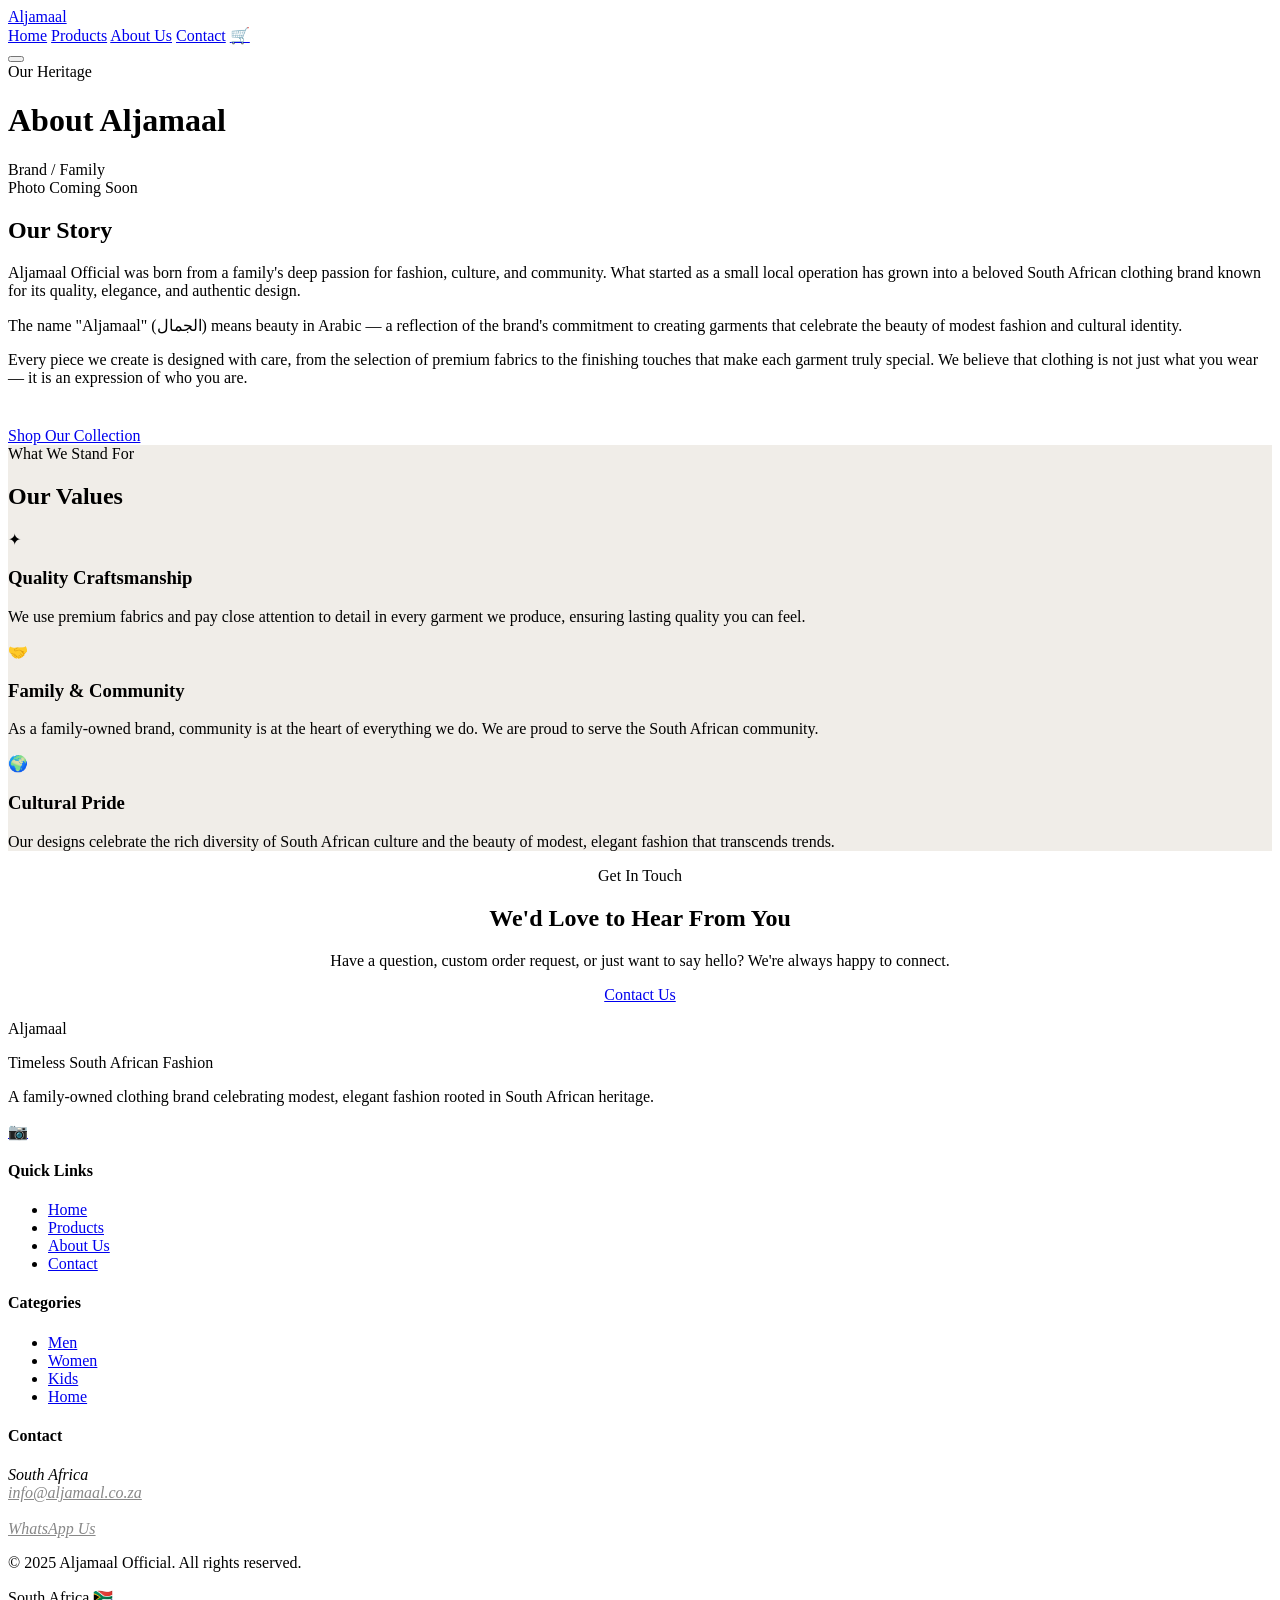
==== about.html @ 651dffe0 "Add real Aljamaal product catalog and update category filters - Replaced placeholder products with 1" ====
<!DOCTYPE html>
<html lang="en">

<head>
  <meta charset="UTF-8">
  <meta name="viewport" content="width=device-width, initial-scale=1.0">
  <title>About Us — Aljamaal Official</title>
  <meta name="description" content="Learn the story behind Aljamaal Official, a family-owned South African fashion brand.">
  <link rel="stylesheet" href="css/styles.css">
</head>

<body>

  <!-- Navigation -->
  <nav class="navbar">
    <div class="navbar-inner">
      <a href="index.html" class="navbar-logo">
        <div class="logo-text">Al<span>jamaal</span></div>
      </a>
      <div class="navbar-links">
        <a href="index.html">Home</a>
        <a href="products.html">Products</a>
        <a href="about.html">About Us</a>
        <a href="contact.html">Contact</a>
        <a href="cart.html" class="cart-link">
          🛒
          <span class="cart-badge" style="display:none;">0</span>
        </a>
      </div>
      <button class="hamburger" aria-label="Open menu">
        <span></span><span></span><span></span>
      </button>
    </div>
  </nav>

  <!-- Page Hero -->
  <div class="page-hero">
    <span class="label">Our Heritage</span>
    <h1>About Aljamaal</h1>
  </div>

  <!-- Our Story Section -->
  <section>
    <div class="container">
      <div class="about-story">

        <!-- Replace with a real photo when ready -->
        <div class="about-story-img">
          <div class="img-placeholder">
            <span>Brand / Family<br>Photo Coming Soon</span>
          </div>
        </div>

        <div class="about-story-text">
          <h2>Our Story</h2>
          <!-- PLACEHOLDER TEXT — Replace this with the real brand story from your client -->
          <p>
            Aljamaal Official was born from a family's deep passion for fashion, culture,
            and community. What started as a small local operation has grown into a beloved
            South African clothing brand known for its quality, elegance, and authentic design.
          </p>
          <p>
            The name "Aljamaal" (الجمال) means beauty in Arabic — a reflection of the brand's
            commitment to creating garments that celebrate the beauty of modest fashion and
            cultural identity.
          </p>
          <p>
            Every piece we create is designed with care, from the selection of premium fabrics
            to the finishing touches that make each garment truly special. We believe that
            clothing is not just what you wear — it is an expression of who you are.
          </p>
          <a href="products.html" class="btn btn-primary" style="display:inline-block; margin-top:24px;">
            Shop Our Collection
          </a>
        </div>

      </div>
    </div>
  </section>

  <!-- Our Values Section -->
  <section style="background-color: #F0EDE8;">
    <div class="container">
      <div class="section-header">
        <span class="label">What We Stand For</span>
        <h2>Our Values</h2>
      </div>
      <div class="values-grid">

        <div class="value-card">
          <div class="icon">✦</div>
          <h3>Quality Craftsmanship</h3>
          <p>
            We use premium fabrics and pay close attention to detail in every garment we produce,
            ensuring lasting quality you can feel.
          </p>
        </div>

        <div class="value-card">
          <div class="icon">🤝</div>
          <h3>Family & Community</h3>
          <p>
            As a family-owned brand, community is at the heart of everything we do.
            We are proud to serve the South African community.
          </p>
        </div>

        <div class="value-card">
          <div class="icon">🌍</div>
          <h3>Cultural Pride</h3>
          <p>
            Our designs celebrate the rich diversity of South African culture and the
            beauty of modest, elegant fashion that transcends trends.
          </p>
        </div>

      </div>
    </div>
  </section>

  <!-- Call To Action -->
  <section style="text-align:center;">
    <div class="container">
      <div class="section-header">
        <span class="label">Get In Touch</span>
        <h2>We'd Love to Hear From You</h2>
        <p>Have a question, custom order request, or just want to say hello? We're always happy to connect.</p>
      </div>
      <a href="contact.html" class="btn btn-primary">Contact Us</a>
    </div>
  </section>

  <!-- Footer -->
  <footer class="footer">
    <div class="container">
      <div class="footer-grid">
        <div class="footer-brand">
          <p class="brand-name">Al<span>jamaal</span></p>
          <p class="tagline">Timeless South African Fashion</p>
          <p>A family-owned clothing brand celebrating modest, elegant fashion rooted in South African heritage.</p>
          <div class="social-links">
            <a href="https://www.instagram.com/aljamaal_official/" target="_blank" rel="noopener" aria-label="Instagram">📷</a>
          </div>
        </div>
        <div class="footer-col">
          <h4>Quick Links</h4>
          <ul>
            <li><a href="index.html">Home</a></li>
            <li><a href="products.html">Products</a></li>
            <li><a href="about.html">About Us</a></li>
            <li><a href="contact.html">Contact</a></li>
          </ul>
        </div>
        <div class="footer-col">
          <h4>Categories</h4>
          <ul>
            <li><a href="products.html">Men</a></li>
            <li><a href="products.html">Women</a></li>
            <li><a href="products.html">Kids</a></li>
            <li><a href="products.html">Home</a></li>
          </ul>
        </div>
        <div class="footer-col">
          <h4>Contact</h4>
          <address>
            South Africa<br>
            <a href="mailto:info@aljamaal.co.za" style="color:#888;">info@aljamaal.co.za</a><br><br>
            <a href="https://wa.me/27000000000" style="color:#888;">WhatsApp Us</a>
          </address>
        </div>
      </div>
      <div class="footer-bottom">
        <p>&copy; 2025 Aljamaal Official. All rights reserved.</p>
        <p>South Africa 🇿🇦</p>
      </div>
    </div>
  </footer>

  <script src="js/products-data.js"></script>
  <script src="js/script.js"></script>

</body>
</html>
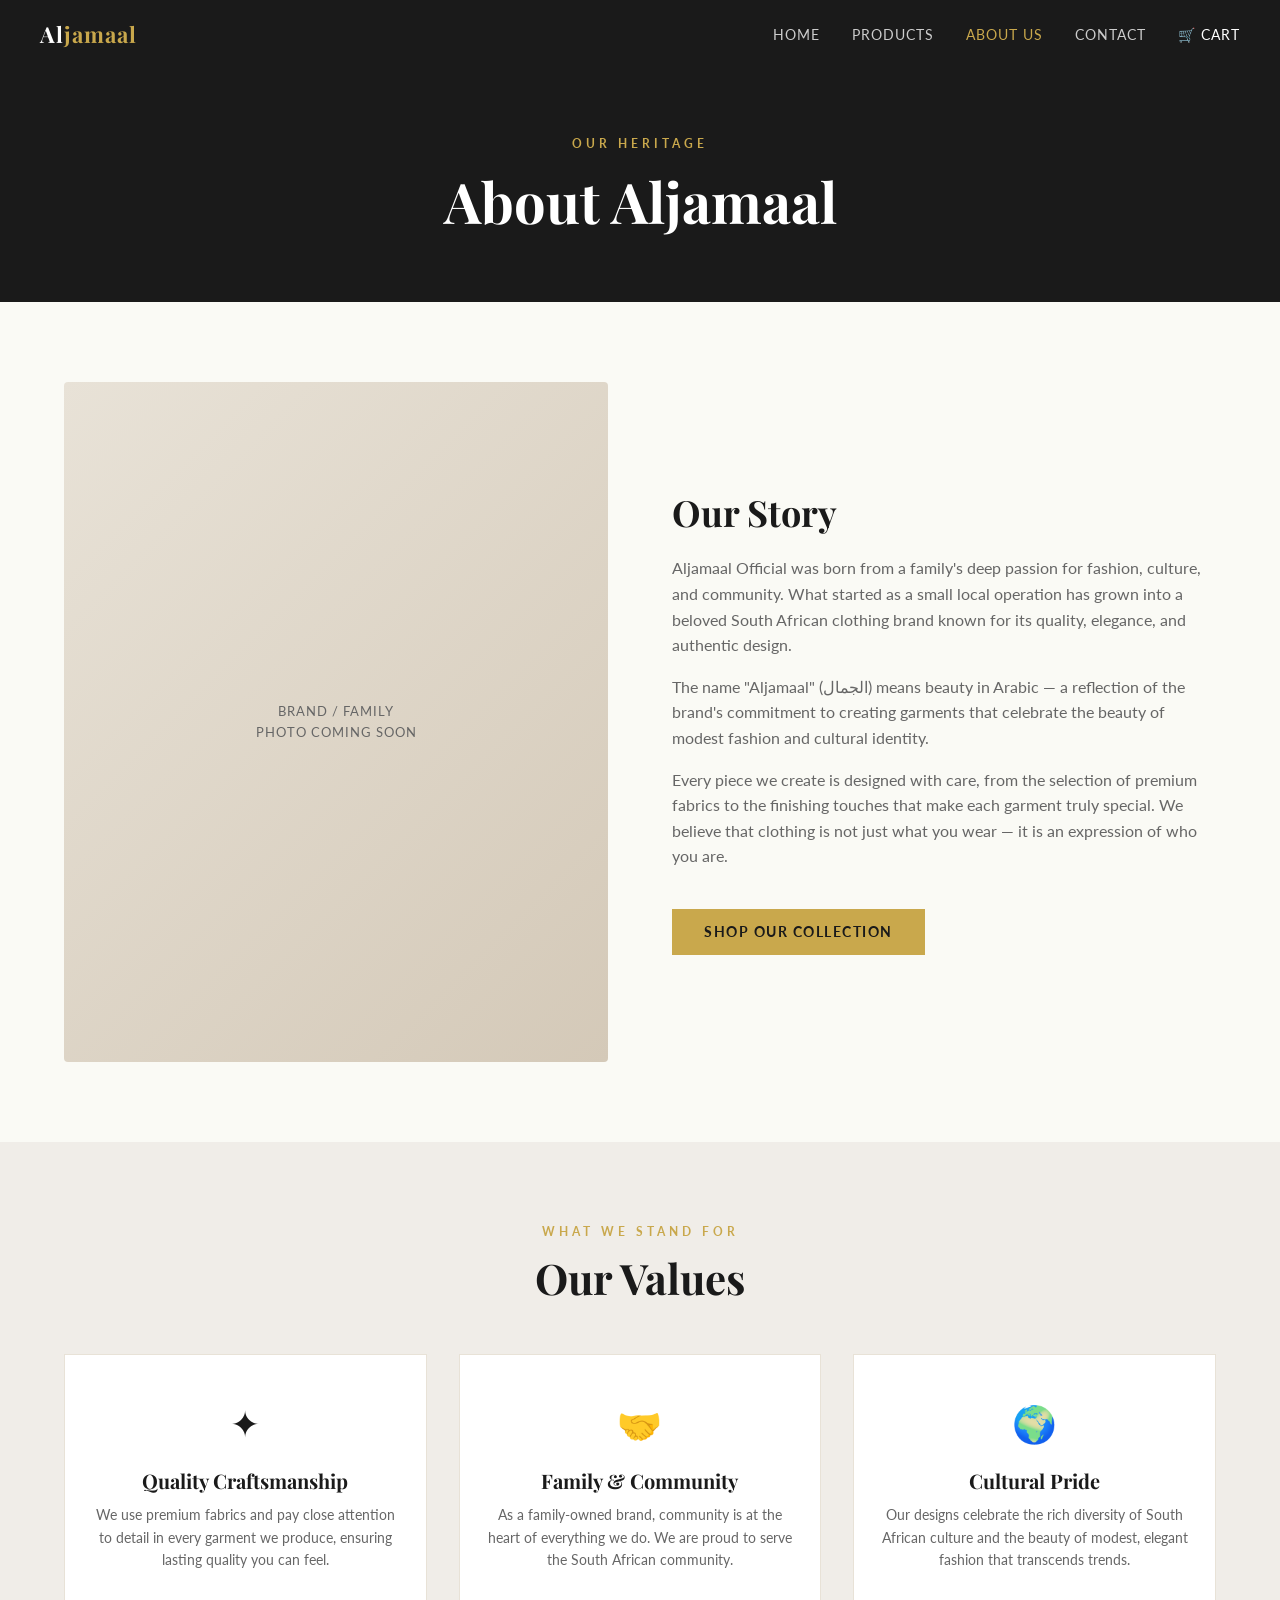
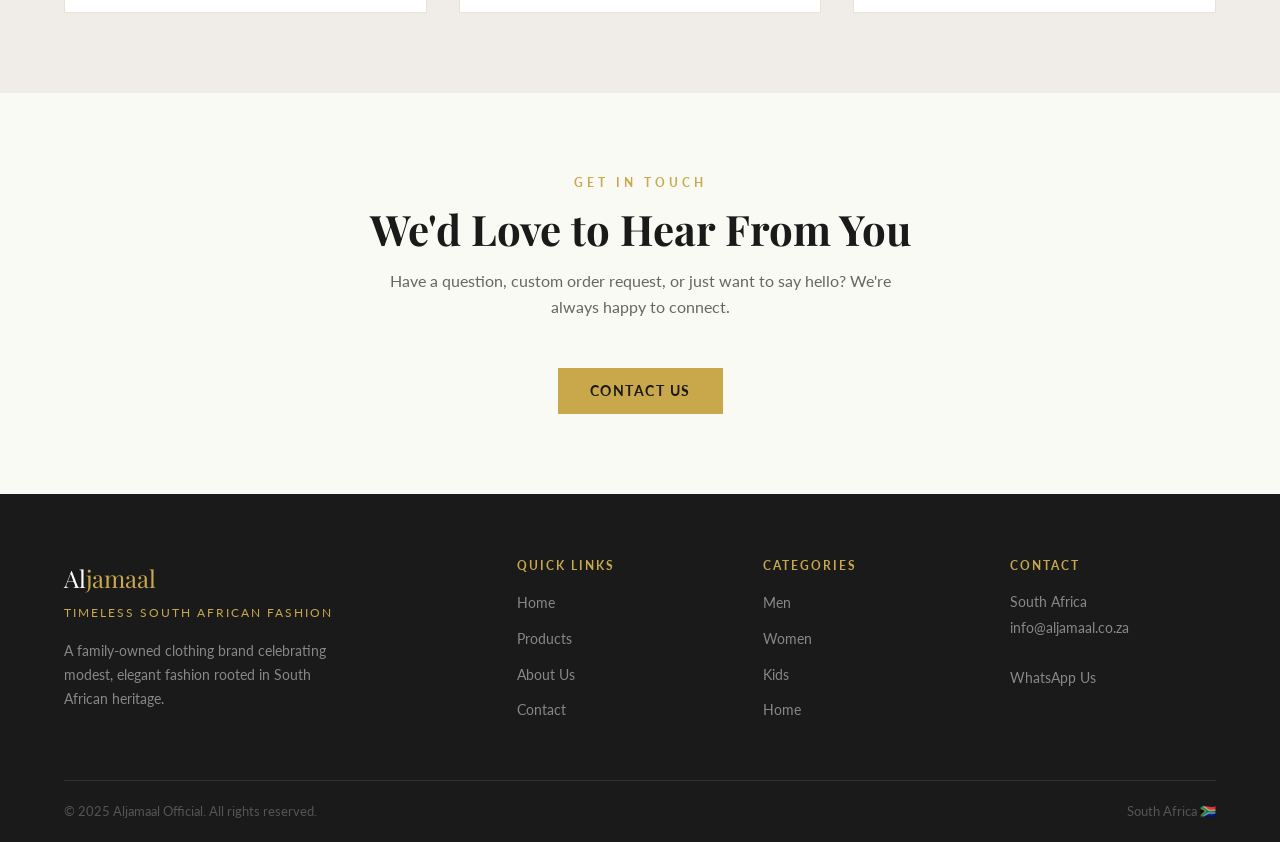
==== commit 0ef5b25d: "Add product images and image slider feature" ====
--- a/about.html
+++ b/about.html
@@ -23,7 +23,7 @@
         <a href="about.html">About Us</a>
         <a href="contact.html">Contact</a>
         <a href="cart.html" class="cart-link">
-          🛒
+          🛒 Cart
           <span class="cart-badge" style="display:none;">0</span>
         </a>
       </div>
@@ -138,9 +138,6 @@
           <p class="brand-name">Al<span>jamaal</span></p>
           <p class="tagline">Timeless South African Fashion</p>
           <p>A family-owned clothing brand celebrating modest, elegant fashion rooted in South African heritage.</p>
-          <div class="social-links">
-            <a href="https://www.instagram.com/aljamaal_official/" target="_blank" rel="noopener" aria-label="Instagram">📷</a>
-          </div>
         </div>
         <div class="footer-col">
           <h4>Quick Links</h4>
--- a/css/styles.css
+++ b/css/styles.css
@@ -0,0 +1,1298 @@
+/* ============================================================
+   ALJAMAAL OFFICIAL — Main Stylesheet
+   Elegant & Minimal Design
+   Colors: Cream (#FAFAF5), Gold (#C9A84C), Dark (#1A1A1A)
+   Fonts: Playfair Display (headings), Lato (body)
+   ============================================================ */
+
+@import url('https://fonts.googleapis.com/css2?family=Playfair+Display:wght@400;600;700&family=Lato:wght@300;400;700&display=swap');
+
+/* ---- Reset & Base ---- */
+*, *::before, *::after {
+  box-sizing: border-box;
+  margin: 0;
+  padding: 0;
+}
+
+:root {
+  --cream:  #FAFAF5;
+  --dark:   #1A1A1A;
+  --gold:   #C9A84C;
+  --gold-light: #E8D48A;
+  --border: #E8E2D7;
+  --grey:   #666666;
+  --white:  #FFFFFF;
+  --red:    #C0392B;
+}
+
+html {
+  scroll-behavior: smooth;
+}
+
+body {
+  font-family: 'Lato', sans-serif;
+  background-color: var(--cream);
+  color: var(--dark);
+  font-size: 16px;
+  line-height: 1.6;
+}
+
+h1, h2, h3, h4, h5 {
+  font-family: 'Playfair Display', serif;
+  line-height: 1.3;
+}
+
+a {
+  text-decoration: none;
+  color: inherit;
+}
+
+img {
+  max-width: 100%;
+  display: block;
+}
+
+ul { list-style: none; }
+
+.container {
+  max-width: 1200px;
+  margin: 0 auto;
+  padding: 0 24px;
+}
+
+/* ---- Buttons ---- */
+.btn {
+  display: inline-block;
+  padding: 12px 32px;
+  border: none;
+  cursor: pointer;
+  font-family: 'Lato', sans-serif;
+  font-size: 14px;
+  font-weight: 700;
+  letter-spacing: 1.5px;
+  text-transform: uppercase;
+  transition: all 0.3s ease;
+}
+
+.btn-primary {
+  background-color: var(--gold);
+  color: var(--dark);
+}
+.btn-primary:hover {
+  background-color: var(--dark);
+  color: var(--white);
+}
+
+.btn-outline {
+  background-color: transparent;
+  border: 2px solid var(--white);
+  color: var(--white);
+}
+.btn-outline:hover {
+  background-color: var(--white);
+  color: var(--dark);
+}
+
+.btn-dark {
+  background-color: var(--dark);
+  color: var(--white);
+}
+.btn-dark:hover {
+  background-color: var(--gold);
+  color: var(--dark);
+}
+
+.btn-sm {
+  padding: 8px 20px;
+  font-size: 12px;
+}
+
+/* ============================================================
+   NAVIGATION
+   ============================================================ */
+.navbar {
+  position: sticky;
+  top: 0;
+  z-index: 1000;
+  background-color: var(--dark);
+  padding: 0 24px;
+}
+
+.navbar-inner {
+  max-width: 1200px;
+  margin: 0 auto;
+  display: flex;
+  align-items: center;
+  justify-content: space-between;
+  height: 70px;
+}
+
+/* Logo */
+.navbar-logo {
+  display: flex;
+  align-items: center;
+  gap: 10px;
+  color: var(--white);
+  font-family: 'Playfair Display', serif;
+  font-size: 22px;
+  font-weight: 700;
+  letter-spacing: 1px;
+}
+.navbar-logo img {
+  height: 40px;
+  width: auto;
+  border-radius: 4px;
+}
+.navbar-logo .logo-text span {
+  color: var(--gold);
+}
+
+/* Nav Links */
+.navbar-links {
+  display: flex;
+  align-items: center;
+  gap: 32px;
+}
+.navbar-links a {
+  color: #CCCCCC;
+  font-size: 14px;
+  font-weight: 400;
+  letter-spacing: 1px;
+  text-transform: uppercase;
+  transition: color 0.2s;
+}
+.navbar-links a:hover,
+.navbar-links a.active {
+  color: var(--gold);
+}
+
+/* Cart icon */
+.cart-link {
+  position: relative;
+  color: var(--white) !important;
+}
+.cart-badge {
+  position: absolute;
+  top: -8px;
+  right: -10px;
+  background-color: var(--gold);
+  color: var(--dark);
+  font-size: 11px;
+  font-weight: 700;
+  width: 18px;
+  height: 18px;
+  border-radius: 50%;
+  display: flex;
+  align-items: center;
+  justify-content: center;
+  line-height: 1;
+}
+
+/* Hamburger (mobile) */
+.hamburger {
+  display: none;
+  flex-direction: column;
+  gap: 5px;
+  cursor: pointer;
+  background: none;
+  border: none;
+  padding: 4px;
+}
+.hamburger span {
+  display: block;
+  width: 25px;
+  height: 2px;
+  background-color: var(--white);
+  transition: all 0.3s ease;
+}
+.hamburger.open span:nth-child(1) { transform: translateY(7px) rotate(45deg); }
+.hamburger.open span:nth-child(2) { opacity: 0; }
+.hamburger.open span:nth-child(3) { transform: translateY(-7px) rotate(-45deg); }
+
+/* ============================================================
+   HERO SECTION
+   ============================================================ */
+.hero {
+  background: linear-gradient(135deg, #1A1A1A 0%, #2C2C2C 50%, #1A1A1A 100%);
+  color: var(--white);
+  min-height: 85vh;
+  display: flex;
+  align-items: center;
+  position: relative;
+  overflow: hidden;
+}
+
+.hero-content {
+  position: relative;
+  z-index: 1;
+  max-width: 650px;
+}
+
+.hero-subtitle {
+  font-size: 13px;
+  letter-spacing: 4px;
+  text-transform: uppercase;
+  color: var(--gold);
+  margin-bottom: 16px;
+  font-weight: 700;
+}
+
+.hero h1 {
+  font-size: clamp(42px, 6vw, 72px);
+  font-weight: 700;
+  margin-bottom: 20px;
+  line-height: 1.1;
+}
+
+.hero h1 span {
+  color: var(--gold);
+}
+
+.hero-desc {
+  font-size: 18px;
+  color: #BBBBBB;
+  margin-bottom: 40px;
+  max-width: 480px;
+  font-weight: 300;
+}
+
+.hero-buttons {
+  display: flex;
+  gap: 16px;
+  flex-wrap: wrap;
+}
+
+/* ============================================================
+   SECTION HEADERS
+   ============================================================ */
+.section-header {
+  text-align: center;
+  margin-bottom: 48px;
+}
+.section-header .label {
+  display: block;
+  font-size: 12px;
+  letter-spacing: 4px;
+  text-transform: uppercase;
+  color: var(--gold);
+  font-weight: 700;
+  margin-bottom: 10px;
+}
+.section-header h2 {
+  font-size: clamp(28px, 4vw, 42px);
+  color: var(--dark);
+}
+.section-header p {
+  color: var(--grey);
+  margin-top: 12px;
+  font-size: 16px;
+  max-width: 520px;
+  margin-left: auto;
+  margin-right: auto;
+}
+
+section {
+  padding: 80px 0;
+}
+
+/* ============================================================
+   PRODUCT CARDS
+   ============================================================ */
+.products-grid {
+  display: grid;
+  grid-template-columns: repeat(4, 1fr);
+  gap: 24px;
+}
+
+.product-card {
+  background: var(--white);
+  border: 1px solid var(--border);
+  border-radius: 4px;
+  overflow: hidden;
+  transition: transform 0.3s ease, box-shadow 0.3s ease;
+}
+.product-card:hover {
+  transform: translateY(-4px);
+  box-shadow: 0 12px 32px rgba(0,0,0,0.1);
+}
+
+.product-card-img {
+  position: relative;
+  overflow: hidden;
+  aspect-ratio: 3/4;
+  background-color: #F0EDE8;
+  display: flex;
+  align-items: center;
+  justify-content: center;
+}
+.product-card-img img {
+  width: 100%;
+  height: 100%;
+  object-fit: cover;
+  transition: transform 0.4s ease;
+}
+.product-card:hover .product-card-img img {
+  transform: scale(1.04);
+}
+
+.product-card-badge {
+  position: absolute;
+  top: 12px;
+  left: 12px;
+  background: var(--gold);
+  color: var(--dark);
+  font-size: 11px;
+  font-weight: 700;
+  letter-spacing: 1px;
+  text-transform: uppercase;
+  padding: 4px 10px;
+}
+
+.product-card-info {
+  padding: 16px;
+}
+.product-card-info h3 {
+  font-family: 'Playfair Display', serif;
+  font-size: 16px;
+  margin-bottom: 4px;
+}
+.product-card-info .category {
+  font-size: 12px;
+  color: var(--grey);
+  text-transform: uppercase;
+  letter-spacing: 1px;
+  margin-bottom: 10px;
+}
+.product-card-info .price {
+  font-size: 18px;
+  font-weight: 700;
+  color: var(--dark);
+  margin-bottom: 14px;
+}
+
+.add-to-cart-btn {
+  width: 100%;
+  padding: 10px;
+  background-color: var(--dark);
+  color: var(--white);
+  border: none;
+  cursor: pointer;
+  font-family: 'Lato', sans-serif;
+  font-size: 12px;
+  font-weight: 700;
+  letter-spacing: 1.5px;
+  text-transform: uppercase;
+  transition: background-color 0.3s;
+}
+.add-to-cart-btn:hover {
+  background-color: var(--gold);
+  color: var(--dark);
+}
+
+/* ============================================================
+   ABOUT TEASER (Home page)
+   ============================================================ */
+.about-teaser {
+  background-color: var(--dark);
+  color: var(--white);
+}
+.about-teaser-inner {
+  display: grid;
+  grid-template-columns: 1fr 1fr;
+  gap: 64px;
+  align-items: center;
+}
+.about-teaser-img {
+  aspect-ratio: 1;
+  background-color: #2C2C2C;
+  border-radius: 4px;
+  overflow: hidden;
+  display: flex;
+  align-items: center;
+  justify-content: center;
+}
+.about-teaser-img img {
+  width: 100%;
+  height: 100%;
+  object-fit: cover;
+  opacity: 0.85;
+}
+.about-teaser-text .label {
+  display: block;
+  font-size: 12px;
+  letter-spacing: 4px;
+  text-transform: uppercase;
+  color: var(--gold);
+  font-weight: 700;
+  margin-bottom: 14px;
+}
+.about-teaser-text h2 {
+  font-size: clamp(28px, 3vw, 40px);
+  margin-bottom: 20px;
+}
+.about-teaser-text p {
+  color: #AAAAAA;
+  margin-bottom: 16px;
+  font-weight: 300;
+  font-size: 16px;
+}
+
+/* ============================================================
+   INSTAGRAM SECTION
+   ============================================================ */
+.instagram-section {
+  background-color: var(--cream);
+  text-align: center;
+}
+.instagram-section .ig-handle {
+  font-size: 20px;
+  color: var(--gold);
+  font-family: 'Playfair Display', serif;
+  margin-bottom: 28px;
+}
+
+/* ============================================================
+   CATEGORY FILTER (Products page)
+   ============================================================ */
+.filter-bar {
+  display: flex;
+  justify-content: center;
+  gap: 12px;
+  margin-bottom: 40px;
+  flex-wrap: wrap;
+}
+.filter-btn {
+  padding: 8px 24px;
+  border: 1px solid var(--border);
+  background: var(--white);
+  color: var(--grey);
+  cursor: pointer;
+  font-family: 'Lato', sans-serif;
+  font-size: 13px;
+  font-weight: 700;
+  letter-spacing: 1px;
+  text-transform: uppercase;
+  transition: all 0.2s;
+}
+.filter-btn:hover,
+.filter-btn.active {
+  background-color: var(--dark);
+  color: var(--white);
+  border-color: var(--dark);
+}
+
+/* ============================================================
+   PAGE HERO (inner pages)
+   ============================================================ */
+.page-hero {
+  background-color: var(--dark);
+  color: var(--white);
+  padding: 64px 24px;
+  text-align: center;
+}
+.page-hero .label {
+  display: block;
+  font-size: 12px;
+  letter-spacing: 4px;
+  text-transform: uppercase;
+  color: var(--gold);
+  font-weight: 700;
+  margin-bottom: 12px;
+}
+.page-hero h1 {
+  font-size: clamp(32px, 5vw, 56px);
+}
+
+/* ============================================================
+   ABOUT PAGE
+   ============================================================ */
+.about-story {
+  display: grid;
+  grid-template-columns: 1fr 1fr;
+  gap: 64px;
+  align-items: center;
+}
+.about-story-img {
+  aspect-ratio: 4/5;
+  background-color: #E8E2D7;
+  border-radius: 4px;
+  overflow: hidden;
+  display: flex;
+  align-items: center;
+  justify-content: center;
+}
+.about-story-img img {
+  width: 100%;
+  height: 100%;
+  object-fit: cover;
+}
+.about-story-text h2 {
+  font-size: clamp(26px, 3vw, 36px);
+  margin-bottom: 20px;
+}
+.about-story-text p {
+  color: var(--grey);
+  margin-bottom: 16px;
+}
+
+.values-grid {
+  display: grid;
+  grid-template-columns: repeat(3, 1fr);
+  gap: 32px;
+  margin-top: 40px;
+}
+.value-card {
+  text-align: center;
+  padding: 40px 24px;
+  border: 1px solid var(--border);
+  background: var(--white);
+}
+.value-card .icon {
+  font-size: 36px;
+  margin-bottom: 16px;
+}
+.value-card h3 {
+  font-size: 20px;
+  margin-bottom: 10px;
+}
+.value-card p {
+  color: var(--grey);
+  font-size: 14px;
+}
+
+/* ============================================================
+   CONTACT PAGE
+   ============================================================ */
+.contact-grid {
+  display: grid;
+  grid-template-columns: 1fr 1fr;
+  gap: 64px;
+}
+.contact-info h3 {
+  font-size: 22px;
+  margin-bottom: 16px;
+}
+.contact-info p {
+  color: var(--grey);
+  margin-bottom: 24px;
+}
+.contact-item {
+  display: flex;
+  align-items: flex-start;
+  gap: 14px;
+  margin-bottom: 20px;
+}
+.contact-item .contact-icon {
+  font-size: 20px;
+  min-width: 28px;
+  margin-top: 2px;
+}
+.contact-item p {
+  margin: 0;
+  font-size: 15px;
+}
+
+.whatsapp-btn {
+  display: inline-flex;
+  align-items: center;
+  gap: 10px;
+  background-color: #25D366;
+  color: var(--white);
+  padding: 14px 28px;
+  border-radius: 4px;
+  font-weight: 700;
+  font-size: 15px;
+  transition: background-color 0.2s;
+  margin-top: 8px;
+}
+.whatsapp-btn:hover {
+  background-color: #1EBE57;
+}
+
+/* Contact Form */
+.contact-form h3 {
+  font-size: 22px;
+  margin-bottom: 24px;
+}
+.form-group {
+  margin-bottom: 20px;
+}
+.form-group label {
+  display: block;
+  font-size: 13px;
+  font-weight: 700;
+  letter-spacing: 1px;
+  text-transform: uppercase;
+  color: var(--dark);
+  margin-bottom: 8px;
+}
+.form-group input,
+.form-group textarea,
+.form-group select {
+  width: 100%;
+  padding: 12px 16px;
+  border: 1px solid var(--border);
+  background-color: var(--white);
+  font-family: 'Lato', sans-serif;
+  font-size: 15px;
+  color: var(--dark);
+  transition: border-color 0.2s;
+  outline: none;
+  border-radius: 2px;
+}
+.form-group input:focus,
+.form-group textarea:focus,
+.form-group select:focus {
+  border-color: var(--gold);
+}
+.form-group textarea {
+  resize: vertical;
+  min-height: 120px;
+}
+
+/* ============================================================
+   CART PAGE
+   ============================================================ */
+.cart-layout {
+  display: grid;
+  grid-template-columns: 1fr 320px;
+  gap: 40px;
+  align-items: start;
+}
+
+.cart-table {
+  width: 100%;
+  border-collapse: collapse;
+}
+.cart-table th {
+  text-align: left;
+  padding: 12px 16px;
+  font-size: 12px;
+  letter-spacing: 1.5px;
+  text-transform: uppercase;
+  color: var(--grey);
+  border-bottom: 1px solid var(--border);
+}
+.cart-table td {
+  padding: 20px 16px;
+  border-bottom: 1px solid var(--border);
+  vertical-align: middle;
+}
+
+.cart-item-info {
+  display: flex;
+  align-items: center;
+  gap: 16px;
+}
+.cart-item-img {
+  width: 70px;
+  height: 85px;
+  object-fit: cover;
+  background-color: #F0EDE8;
+  border-radius: 2px;
+  flex-shrink: 0;
+}
+.cart-item-name {
+  font-family: 'Playfair Display', serif;
+  font-size: 15px;
+}
+.cart-item-cat {
+  font-size: 12px;
+  color: var(--grey);
+  text-transform: uppercase;
+  letter-spacing: 1px;
+}
+
+.qty-control {
+  display: flex;
+  align-items: center;
+  border: 1px solid var(--border);
+  width: fit-content;
+}
+.qty-control button {
+  width: 32px;
+  height: 32px;
+  background: none;
+  border: none;
+  cursor: pointer;
+  font-size: 16px;
+  color: var(--dark);
+  transition: background-color 0.2s;
+}
+.qty-control button:hover { background-color: #F0EDE8; }
+.qty-control span {
+  width: 40px;
+  text-align: center;
+  font-size: 15px;
+  font-weight: 700;
+}
+
+.remove-btn {
+  background: none;
+  border: none;
+  cursor: pointer;
+  color: var(--grey);
+  font-size: 18px;
+  transition: color 0.2s;
+}
+.remove-btn:hover { color: var(--red); }
+
+/* Cart Summary box */
+.cart-summary {
+  background: var(--white);
+  border: 1px solid var(--border);
+  padding: 28px;
+}
+.cart-summary h3 {
+  font-size: 20px;
+  margin-bottom: 20px;
+  padding-bottom: 16px;
+  border-bottom: 1px solid var(--border);
+}
+.summary-row {
+  display: flex;
+  justify-content: space-between;
+  margin-bottom: 12px;
+  font-size: 15px;
+}
+.summary-row.total {
+  font-weight: 700;
+  font-size: 18px;
+  padding-top: 16px;
+  border-top: 1px solid var(--border);
+  margin-top: 16px;
+}
+.cart-summary .btn {
+  width: 100%;
+  text-align: center;
+  margin-top: 20px;
+  display: block;
+}
+
+.empty-cart {
+  text-align: center;
+  padding: 80px 0;
+  grid-column: 1 / -1;
+}
+.empty-cart h2 {
+  font-size: 28px;
+  margin-bottom: 12px;
+}
+.empty-cart p {
+  color: var(--grey);
+  margin-bottom: 28px;
+}
+
+/* ============================================================
+   CHECKOUT PAGE
+   ============================================================ */
+.checkout-layout {
+  display: grid;
+  grid-template-columns: 1fr 380px;
+  gap: 48px;
+  align-items: start;
+}
+.checkout-form-section h2 {
+  font-size: 26px;
+  margin-bottom: 28px;
+  padding-bottom: 16px;
+  border-bottom: 1px solid var(--border);
+}
+.form-row {
+  display: grid;
+  grid-template-columns: 1fr 1fr;
+  gap: 16px;
+}
+
+.order-summary-box {
+  background: var(--white);
+  border: 1px solid var(--border);
+  padding: 28px;
+  position: sticky;
+  top: 90px;
+}
+.order-summary-box h3 {
+  font-size: 20px;
+  margin-bottom: 20px;
+  padding-bottom: 16px;
+  border-bottom: 1px solid var(--border);
+}
+.order-item {
+  display: flex;
+  justify-content: space-between;
+  gap: 12px;
+  margin-bottom: 12px;
+  font-size: 14px;
+}
+.order-item-name {
+  flex: 1;
+  color: var(--grey);
+}
+
+.payfast-section {
+  margin-top: 24px;
+  padding-top: 24px;
+  border-top: 1px solid var(--border);
+  text-align: center;
+}
+.payfast-section p {
+  font-size: 12px;
+  color: var(--grey);
+  margin-bottom: 16px;
+}
+.payfast-logos {
+  display: flex;
+  justify-content: center;
+  gap: 8px;
+  flex-wrap: wrap;
+  margin-bottom: 12px;
+  font-size: 11px;
+  color: var(--grey);
+  letter-spacing: 1px;
+}
+
+/* ============================================================
+   FOOTER
+   ============================================================ */
+.footer {
+  background-color: var(--dark);
+  color: var(--white);
+  padding: 64px 0 0;
+}
+
+.footer-grid {
+  display: grid;
+  grid-template-columns: 2fr 1fr 1fr 1fr;
+  gap: 40px;
+  padding-bottom: 48px;
+  border-bottom: 1px solid #333333;
+}
+
+.footer-brand .brand-name {
+  font-family: 'Playfair Display', serif;
+  font-size: 24px;
+  color: var(--white);
+  margin-bottom: 4px;
+}
+.footer-brand .brand-name span {
+  color: var(--gold);
+}
+.footer-brand .tagline {
+  font-size: 12px;
+  color: var(--gold);
+  letter-spacing: 2px;
+  text-transform: uppercase;
+  margin-bottom: 16px;
+}
+.footer-brand p {
+  color: #888888;
+  font-size: 14px;
+  max-width: 280px;
+  line-height: 1.7;
+}
+
+.footer-col h4 {
+  font-family: 'Lato', sans-serif;
+  font-size: 12px;
+  letter-spacing: 2px;
+  text-transform: uppercase;
+  color: var(--gold);
+  margin-bottom: 16px;
+}
+.footer-col ul li {
+  margin-bottom: 10px;
+}
+.footer-col ul li a {
+  color: #888888;
+  font-size: 14px;
+  transition: color 0.2s;
+}
+.footer-col ul li a:hover {
+  color: var(--white);
+}
+.footer-col address {
+  font-style: normal;
+  color: #888888;
+  font-size: 14px;
+  line-height: 1.8;
+}
+
+.social-links {
+  display: flex;
+  gap: 12px;
+  margin-top: 16px;
+}
+.social-links a {
+  width: 36px;
+  height: 36px;
+  border: 1px solid #333333;
+  display: flex;
+  align-items: center;
+  justify-content: center;
+  color: #888888;
+  font-size: 16px;
+  transition: all 0.2s;
+  text-decoration: none;
+}
+.social-links a:hover {
+  border-color: var(--gold);
+  color: var(--gold);
+}
+
+.footer-bottom {
+  padding: 20px 0;
+  display: flex;
+  justify-content: space-between;
+  align-items: center;
+  font-size: 13px;
+  color: #555555;
+}
+
+/* ============================================================
+   UTILITY
+   ============================================================ */
+.text-center { text-align: center; }
+.mt-16 { margin-top: 16px; }
+.mt-24 { margin-top: 24px; }
+.mt-40 { margin-top: 40px; }
+
+/* Toast notification */
+.toast {
+  position: fixed;
+  bottom: 30px;
+  right: 30px;
+  background-color: var(--dark);
+  color: var(--white);
+  padding: 14px 24px;
+  border-left: 4px solid var(--gold);
+  font-size: 14px;
+  font-weight: 700;
+  z-index: 9999;
+  transform: translateX(120%);
+  transition: transform 0.4s ease;
+  border-radius: 2px;
+  max-width: 280px;
+}
+.toast.show {
+  transform: translateX(0);
+}
+
+/* Placeholder image box */
+.img-placeholder {
+  width: 100%;
+  height: 100%;
+  display: flex;
+  align-items: center;
+  justify-content: center;
+  background: linear-gradient(135deg, #E8E2D7, #D4C9B8);
+  color: var(--grey);
+  font-size: 13px;
+  letter-spacing: 1px;
+  text-transform: uppercase;
+  text-align: center;
+  padding: 16px;
+}
+
+/* ============================================================
+   BREADCRUMB
+   ============================================================ */
+.breadcrumb-bar {
+  background-color: var(--white);
+  border-bottom: 1px solid var(--border);
+  padding: 12px 0;
+}
+.breadcrumb {
+  display: flex;
+  align-items: center;
+  gap: 8px;
+  font-size: 13px;
+  color: var(--grey);
+}
+.breadcrumb a {
+  color: var(--grey);
+  transition: color 0.2s;
+}
+.breadcrumb a:hover { color: var(--gold); }
+.breadcrumb span { color: var(--grey); }
+
+/* ============================================================
+   PRODUCT DETAIL PAGE
+   ============================================================ */
+.product-detail {
+  display: grid;
+  grid-template-columns: 1fr 1fr;
+  gap: 64px;
+  align-items: start;
+}
+
+/* ── Card Slider (products grid) ──────────────────────── */
+.card-slider {
+  position: relative;
+  width: 100%;
+  height: 100%;
+}
+.card-slider .slide {
+  display: none;
+  width: 100%;
+  height: 100%;
+}
+.card-slider .slide.active {
+  display: block;
+}
+.card-slider-btn {
+  position: absolute;
+  top: 50%;
+  transform: translateY(-50%);
+  background: rgba(255,255,255,0.85);
+  border: none;
+  width: 32px;
+  height: 32px;
+  border-radius: 50%;
+  font-size: 20px;
+  cursor: pointer;
+  z-index: 2;
+  display: flex;
+  align-items: center;
+  justify-content: center;
+  color: var(--dark);
+  opacity: 0;
+  transition: opacity 0.2s;
+}
+.product-card-img:hover .card-slider-btn { opacity: 1; }
+.card-slider-prev { left: 8px; }
+.card-slider-next { right: 8px; }
+
+.product-detail-img {
+  position: relative;
+  aspect-ratio: 3/4;
+  background-color: #F0EDE8;
+  border-radius: 4px;
+  overflow: hidden;
+}
+
+/* ── Image Slider ─────────────────────────────────────── */
+.img-slider {
+  position: relative;
+  width: 100%;
+  height: 100%;
+}
+.img-slider .slide {
+  display: none;
+  width: 100%;
+  height: 100%;
+}
+.img-slider .slide.active {
+  display: block;
+}
+.slider-btn {
+  position: absolute;
+  top: 50%;
+  transform: translateY(-50%);
+  background: rgba(255,255,255,0.85);
+  border: none;
+  width: 40px;
+  height: 40px;
+  border-radius: 50%;
+  font-size: 22px;
+  cursor: pointer;
+  z-index: 2;
+  display: flex;
+  align-items: center;
+  justify-content: center;
+  color: var(--dark);
+  transition: background 0.2s;
+}
+.slider-btn:hover { background: #fff; }
+.slider-prev { left: 12px; }
+.slider-next { right: 12px; }
+.slider-dots {
+  position: absolute;
+  bottom: 12px;
+  left: 50%;
+  transform: translateX(-50%);
+  display: flex;
+  gap: 6px;
+}
+.dot {
+  width: 8px;
+  height: 8px;
+  border-radius: 50%;
+  background: rgba(255,255,255,0.6);
+  cursor: pointer;
+  transition: background 0.2s;
+}
+.dot.active { background: #fff; }
+
+.product-detail-badge {
+  position: absolute;
+  top: 16px;
+  left: 16px;
+  background: var(--gold);
+  color: var(--dark);
+  font-size: 12px;
+  font-weight: 700;
+  letter-spacing: 1px;
+  text-transform: uppercase;
+  padding: 5px 12px;
+  z-index: 1;
+}
+
+.product-detail-info {
+  padding-top: 8px;
+}
+
+.product-detail-category {
+  font-size: 12px;
+  letter-spacing: 3px;
+  text-transform: uppercase;
+  color: var(--gold);
+  font-weight: 700;
+  margin-bottom: 12px;
+}
+
+.product-detail-name {
+  font-size: clamp(28px, 4vw, 42px);
+  margin-bottom: 16px;
+  line-height: 1.2;
+}
+
+.product-detail-price {
+  font-size: 28px;
+  font-weight: 700;
+  color: var(--dark);
+  margin-bottom: 20px;
+}
+
+.product-detail-desc {
+  font-size: 16px;
+  color: var(--grey);
+  line-height: 1.8;
+  margin-bottom: 32px;
+  padding-bottom: 32px;
+  border-bottom: 1px solid var(--border);
+}
+
+.product-detail-qty {
+  margin-bottom: 24px;
+}
+.product-detail-qty label {
+  display: block;
+  font-size: 13px;
+  font-weight: 700;
+  letter-spacing: 1px;
+  text-transform: uppercase;
+  margin-bottom: 10px;
+}
+
+.product-detail-actions {
+  display: flex;
+  gap: 12px;
+  margin-bottom: 32px;
+}
+
+.product-detail-meta {
+  padding-top: 24px;
+  border-top: 1px solid var(--border);
+}
+.product-detail-meta p {
+  font-size: 14px;
+  color: var(--grey);
+  margin-bottom: 8px;
+}
+.product-detail-meta strong {
+  color: var(--dark);
+}
+
+/* ============================================================
+   RESPONSIVE — TABLET (max 1024px)
+   ============================================================ */
+@media (max-width: 1024px) {
+  .products-grid {
+    grid-template-columns: repeat(2, 1fr);
+  }
+  .footer-grid {
+    grid-template-columns: 1fr 1fr;
+    gap: 32px;
+  }
+  .about-teaser-inner,
+  .about-story {
+    grid-template-columns: 1fr;
+    gap: 40px;
+  }
+  .about-teaser-img,
+  .about-story-img {
+    aspect-ratio: 16/7;
+  }
+  .cart-layout,
+  .checkout-layout,
+  .product-detail {
+    grid-template-columns: 1fr;
+  }
+  .values-grid {
+    grid-template-columns: 1fr 1fr;
+  }
+  .contact-grid {
+    grid-template-columns: 1fr;
+    gap: 40px;
+  }
+}
+
+/* ============================================================
+   RESPONSIVE — MOBILE (max 768px)
+   ============================================================ */
+@media (max-width: 768px) {
+  /* Nav */
+  .hamburger { display: flex; }
+  .navbar-links {
+    display: none;
+    position: absolute;
+    top: 70px;
+    left: 0;
+    right: 0;
+    background-color: var(--dark);
+    flex-direction: column;
+    align-items: flex-start;
+    gap: 0;
+    padding: 16px 24px;
+    border-top: 1px solid #333333;
+  }
+  .navbar-links.open { display: flex; }
+  .navbar-links a {
+    padding: 12px 0;
+    width: 100%;
+    border-bottom: 1px solid #333333;
+  }
+  .navbar-links a:last-child { border-bottom: none; }
+
+  /* Hero */
+  .hero {
+    min-height: 70vh;
+    padding: 60px 0;
+  }
+  .hero-buttons { flex-direction: column; align-items: flex-start; }
+
+  /* Products */
+  .products-grid {
+    grid-template-columns: 1fr 1fr;
+    gap: 16px;
+  }
+
+  section { padding: 56px 0; }
+
+  /* About */
+  .values-grid { grid-template-columns: 1fr; }
+
+  /* Footer */
+  .footer-grid { grid-template-columns: 1fr; }
+  .footer-bottom { flex-direction: column; gap: 8px; text-align: center; }
+
+  /* Cart/Checkout */
+  .form-row { grid-template-columns: 1fr; }
+  .cart-table th:last-child,
+  .cart-table td:last-child { display: none; }
+}
+
+@media (max-width: 480px) {
+  .products-grid { grid-template-columns: 1fr; }
+  .hero h1 { font-size: 36px; }
+}
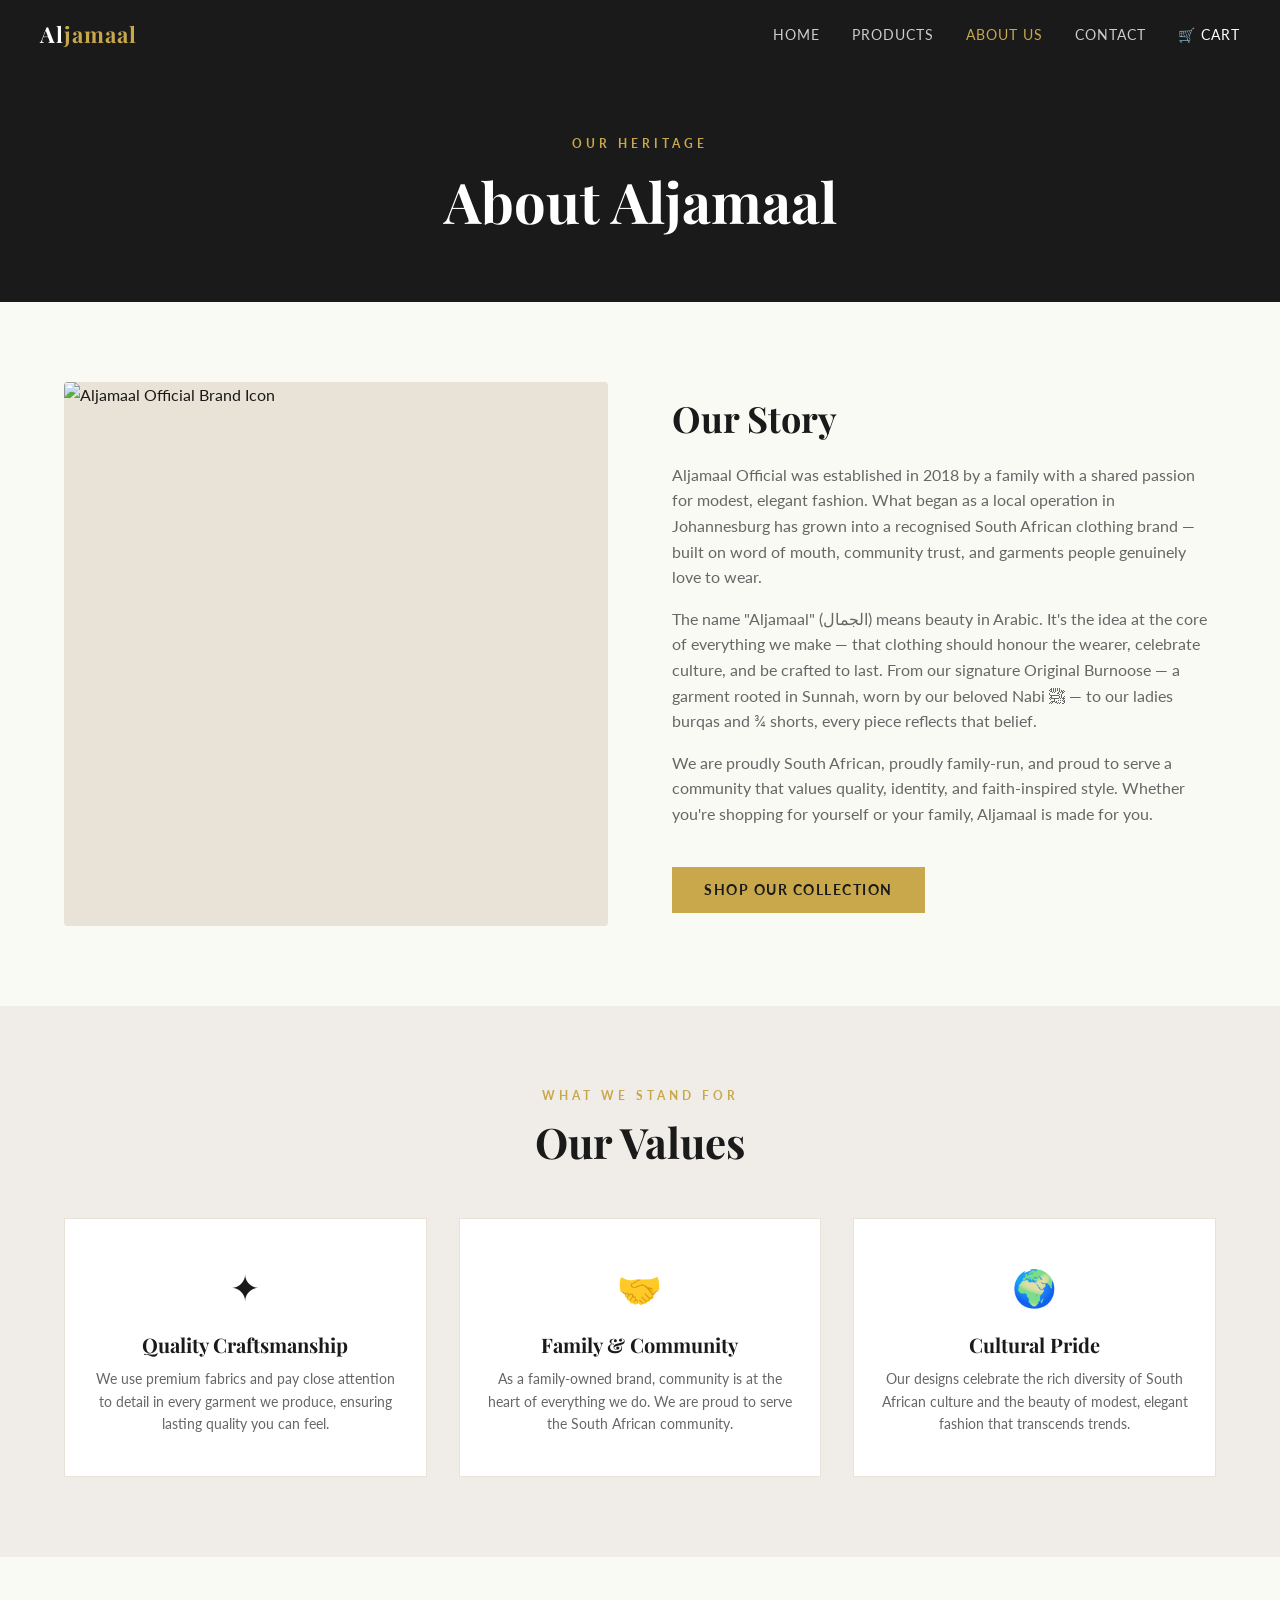
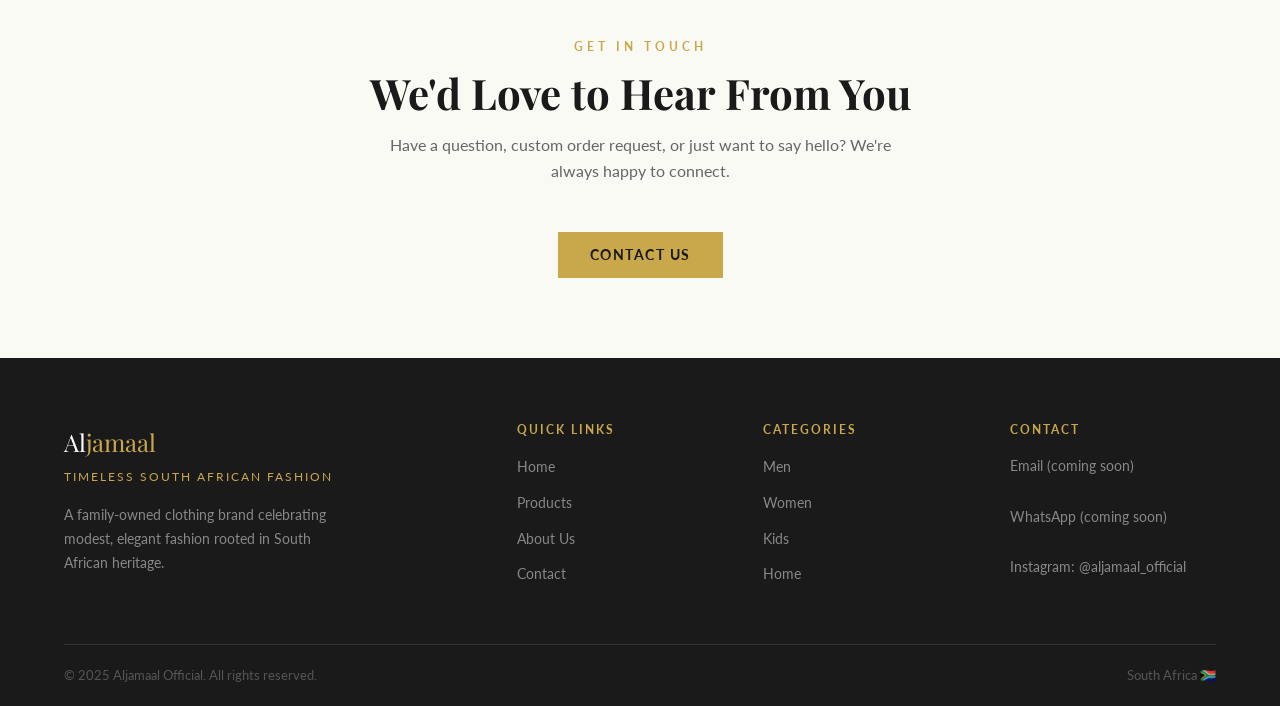
==== commit e999df65: "Add Lightweight Burnoose images, update footer contacts, featured products, and checkout back link C" ====
--- a/about.html
+++ b/about.html
@@ -6,7 +6,7 @@
   <meta name="viewport" content="width=device-width, initial-scale=1.0">
   <title>About Us — Aljamaal Official</title>
   <meta name="description" content="Learn the story behind Aljamaal Official, a family-owned South African fashion brand.">
-  <link rel="stylesheet" href="css/styles.css">
+  <link rel="stylesheet" href="css/styles.css?v=2">
 </head>
 
 <body>
@@ -44,30 +44,29 @@
     <div class="container">
       <div class="about-story">
 
-        <!-- Replace with a real photo when ready -->
-        <div class="about-story-img">
-          <div class="img-placeholder">
-            <span>Brand / Family<br>Photo Coming Soon</span>
-          </div>
+        <div class="about-story-img" style="aspect-ratio:1/1;">
+          <img src="images/BrandIcon.png" alt="Aljamaal Official Brand Icon">
         </div>
 
         <div class="about-story-text">
           <h2>Our Story</h2>
-          <!-- PLACEHOLDER TEXT — Replace this with the real brand story from your client -->
           <p>
-            Aljamaal Official was born from a family's deep passion for fashion, culture,
-            and community. What started as a small local operation has grown into a beloved
-            South African clothing brand known for its quality, elegance, and authentic design.
+            Aljamaal Official was established in 2018 by a family with a shared passion for
+            modest, elegant fashion. What began as a local operation in Johannesburg has grown
+            into a recognised South African clothing brand — built on word of mouth, community
+            trust, and garments people genuinely love to wear.
           </p>
           <p>
-            The name "Aljamaal" (الجمال) means beauty in Arabic — a reflection of the brand's
-            commitment to creating garments that celebrate the beauty of modest fashion and
-            cultural identity.
+            The name "Aljamaal" (الجمال) means beauty in Arabic. It's the idea at the core of
+            everything we make — that clothing should honour the wearer, celebrate culture, and
+            be crafted to last. From our signature Original Burnoose — a garment rooted in
+            Sunnah, worn by our beloved Nabi ﷺ — to our ladies burqas and ¾ shorts,
+            every piece reflects that belief.
           </p>
           <p>
-            Every piece we create is designed with care, from the selection of premium fabrics
-            to the finishing touches that make each garment truly special. We believe that
-            clothing is not just what you wear — it is an expression of who you are.
+            We are proudly South African, proudly family-run, and proud to serve a community
+            that values quality, identity, and faith-inspired style. Whether you're shopping
+            for yourself or your family, Aljamaal is made for you.
           </p>
           <a href="products.html" class="btn btn-primary" style="display:inline-block; margin-top:24px;">
             Shop Our Collection
@@ -160,9 +159,9 @@
         <div class="footer-col">
           <h4>Contact</h4>
           <address>
-            South Africa<br>
-            <a href="mailto:info@aljamaal.co.za" style="color:#888;">info@aljamaal.co.za</a><br><br>
-            <a href="https://wa.me/27000000000" style="color:#888;">WhatsApp Us</a>
+            <a href="mailto:info@aljamaal.co.za" style="color:#888;">Email (coming soon)</a><br><br>
+            <a href="https://wa.me/27000000000" style="color:#888;">WhatsApp (coming soon)</a><br><br>
+            <a href="https://www.instagram.com/aljamaal_official/" target="_blank" style="color:#888;">Instagram: @aljamaal_official</a>
           </address>
         </div>
       </div>
--- a/css/styles.css
+++ b/css/styles.css
@@ -1030,14 +1030,21 @@
   position: relative;
   width: 100%;
   height: 100%;
+  overflow: hidden;
 }
 .card-slider .slide {
-  display: none;
+  position: absolute;
+  top: 0;
+  left: 0;
   width: 100%;
   height: 100%;
+  opacity: 0;
+  pointer-events: none;
+  transition: opacity 0.3s ease;
 }
 .card-slider .slide.active {
-  display: block;
+  opacity: 1;
+  pointer-events: auto;
 }
 .card-slider-btn {
   position: absolute;
@@ -1075,14 +1082,21 @@
   position: relative;
   width: 100%;
   height: 100%;
+  overflow: hidden;
 }
 .img-slider .slide {
-  display: none;
+  position: absolute;
+  top: 0;
+  left: 0;
   width: 100%;
   height: 100%;
+  opacity: 0;
+  pointer-events: none;
+  transition: opacity 0.4s ease;
 }
 .img-slider .slide.active {
-  display: block;
+  opacity: 1;
+  pointer-events: auto;
 }
 .slider-btn {
   position: absolute;
@@ -1296,3 +1310,25 @@
   .products-grid { grid-template-columns: 1fr; }
   .hero h1 { font-size: 36px; }
 }
+
+/* ============================================================
+   SLIDERS — MOBILE / TOUCH
+   ============================================================ */
+@media (hover: none), (max-width: 768px) {
+  /* Always show card slider nav buttons on touch devices */
+  .card-slider-btn {
+    opacity: 1;
+    width: 36px;
+    height: 36px;
+  }
+  /* Larger tap targets for detail slider buttons */
+  .slider-btn {
+    width: 44px;
+    height: 44px;
+  }
+  /* Larger dots for touch */
+  .dot {
+    width: 10px;
+    height: 10px;
+  }
+}
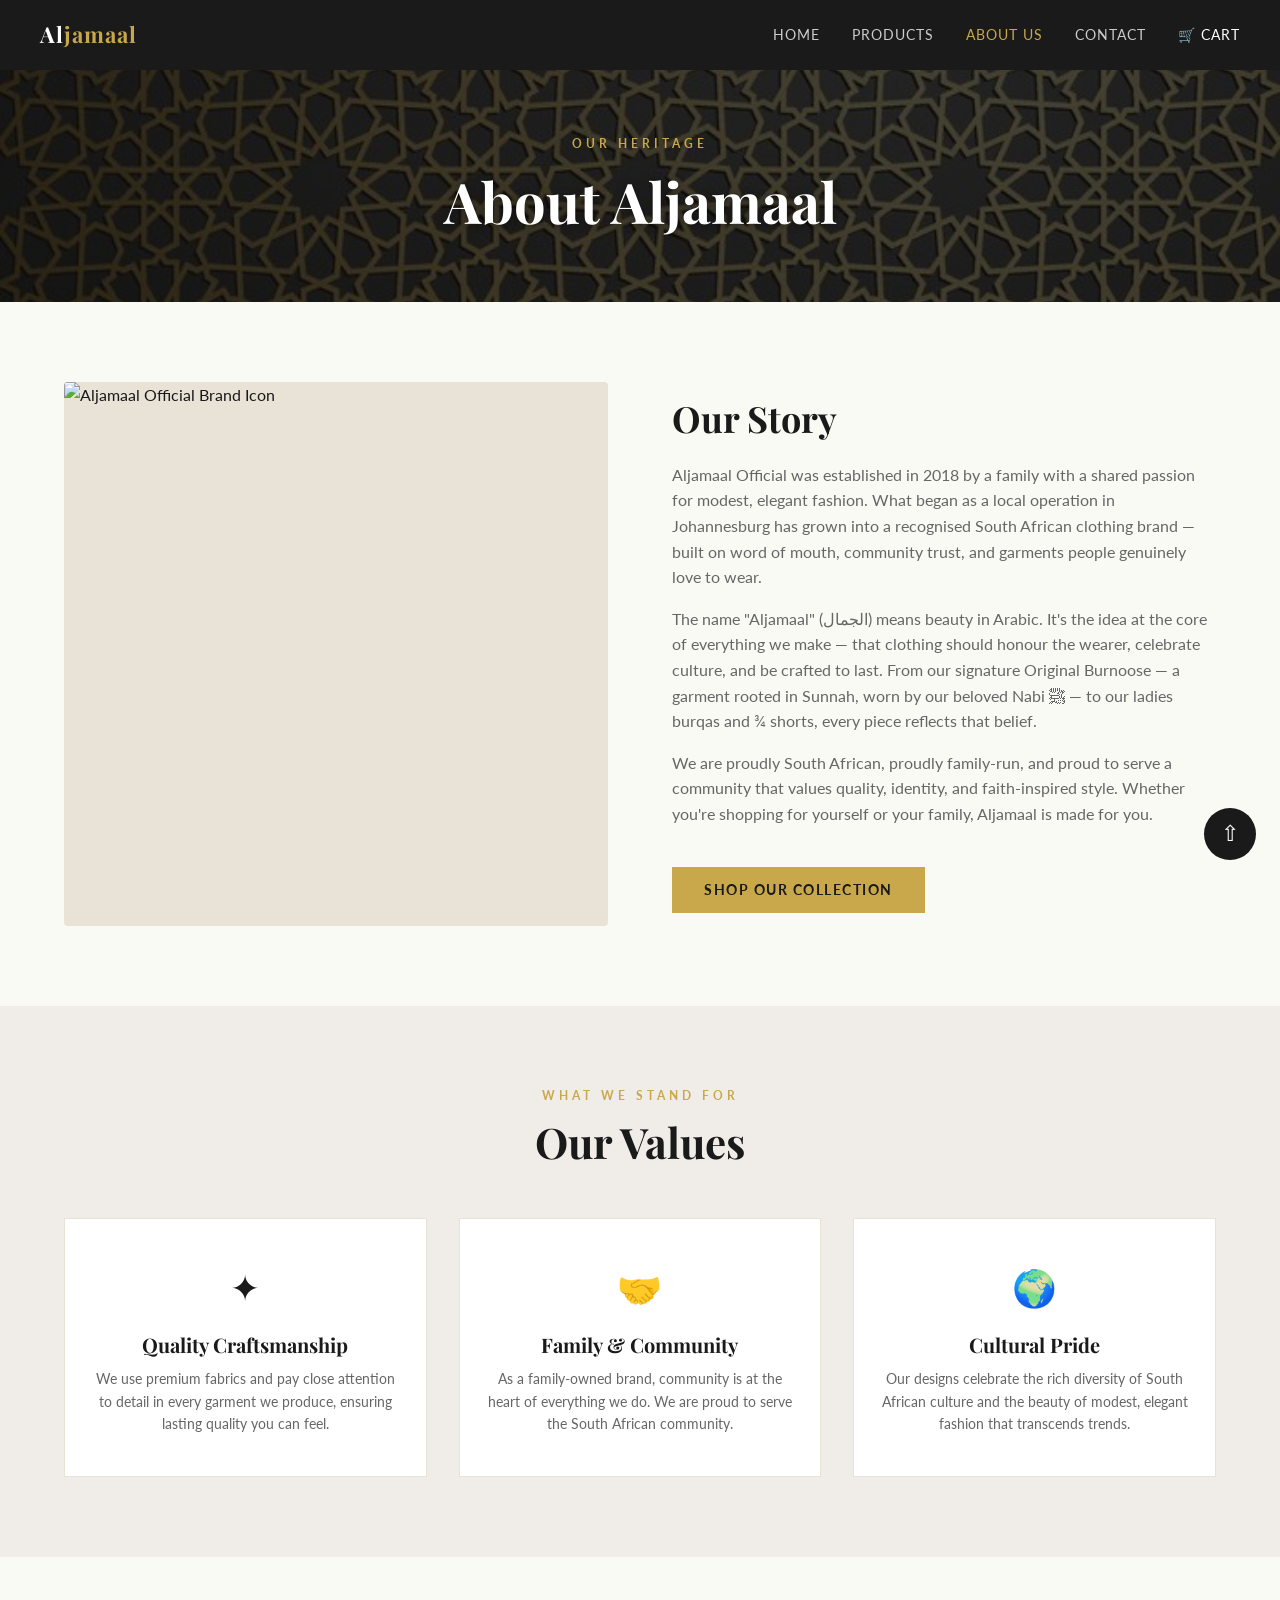
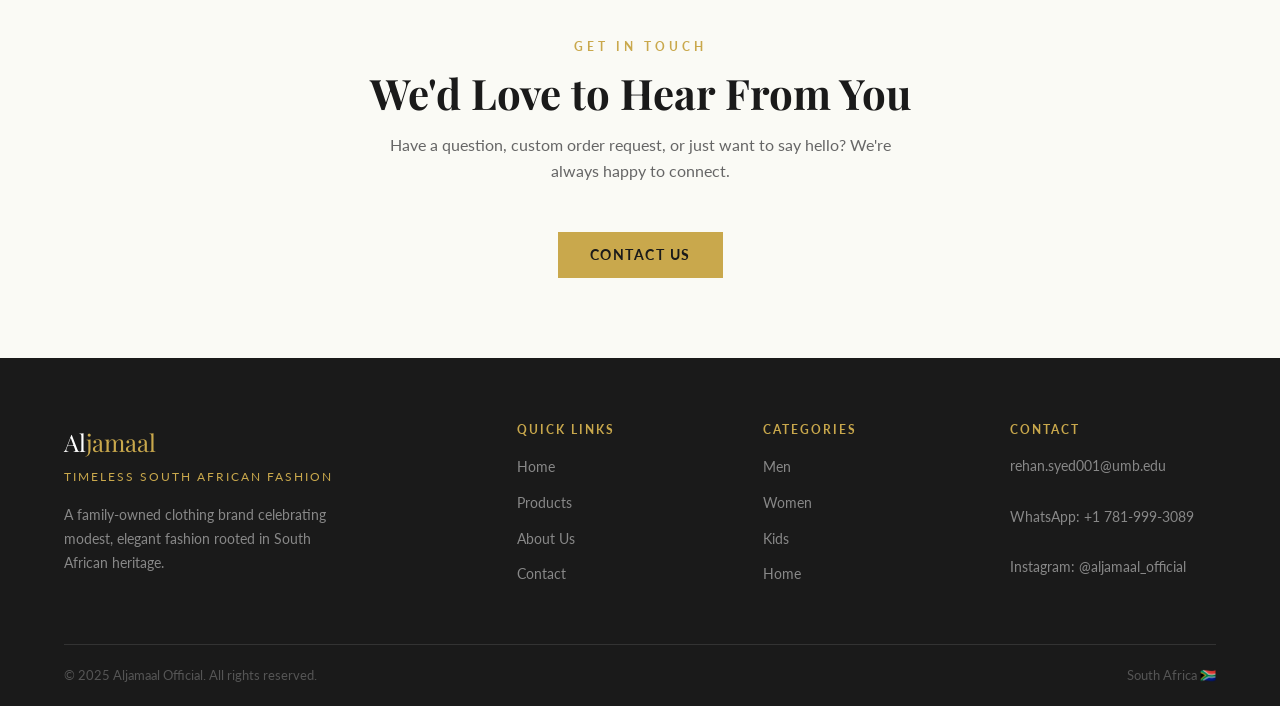
==== commit e2fd7e6e: "Mar 23 - EmailJS contact form, auto-reply, favicon, header bg image, product images (13-15), WhatsAp" ====
--- a/about.html
+++ b/about.html
@@ -4,9 +4,10 @@
 <head>
   <meta charset="UTF-8">
   <meta name="viewport" content="width=device-width, initial-scale=1.0">
+  <link rel="icon" type="image/png" href="images/BrandIcon.png">
   <title>About Us — Aljamaal Official</title>
   <meta name="description" content="Learn the story behind Aljamaal Official, a family-owned South African fashion brand.">
-  <link rel="stylesheet" href="css/styles.css?v=2">
+  <link rel="stylesheet" href="css/styles.css?v=13">
 </head>
 
 <body>
@@ -159,8 +160,9 @@
         <div class="footer-col">
           <h4>Contact</h4>
           <address>
-            <a href="mailto:info@aljamaal.co.za" style="color:#888;">Email (coming soon)</a><br><br>
-            <a href="https://wa.me/27000000000" style="color:#888;">WhatsApp (coming soon)</a><br><br>
+            <!-- This is fake email. Replacing it eventually -->
+            <a href="mailto:rehan.syed001@umb.edu" style="color:#888;">rehan.syed001@umb.edu</a><br><br>
+            <a href="https://wa.me/17819993089" style="color:#888;">WhatsApp: +1 781-999-3089</a><br><br>
             <a href="https://www.instagram.com/aljamaal_official/" target="_blank" style="color:#888;">Instagram: @aljamaal_official</a>
           </address>
         </div>
--- a/css/styles.css
+++ b/css/styles.css
@@ -213,8 +213,8 @@
    HERO SECTION
    ============================================================ */
 .hero {
-  background: linear-gradient(135deg, #1A1A1A 0%, #2C2C2C 50%, #1A1A1A 100%);
-  color: var(--white);
+  background: linear-gradient(rgba(0,0,0,0.72), rgba(0,0,0,0.72)), url('../images/header%20backgroud.jpg') center/cover no-repeat;
+  color: #FFFFFF;
   min-height: 85vh;
   display: flex;
   align-items: center;
@@ -242,6 +242,8 @@
   font-weight: 700;
   margin-bottom: 20px;
   line-height: 1.1;
+  color: #FFFFFF;
+  text-shadow: 0 1px 8px rgba(0,0,0,0.4);
 }
 
 .hero h1 span {
@@ -250,7 +252,7 @@
 
 .hero-desc {
   font-size: 18px;
-  color: #BBBBBB;
+  color: #F0F0F0;
   margin-bottom: 40px;
   max-width: 480px;
   font-weight: 300;
@@ -485,8 +487,8 @@
    PAGE HERO (inner pages)
    ============================================================ */
 .page-hero {
-  background-color: var(--dark);
-  color: var(--white);
+  background: linear-gradient(rgba(0,0,0,0.72), rgba(0,0,0,0.72)), url('../images/header%20backgroud.jpg') center/cover no-repeat;
+  color: #FFFFFF;
   padding: 64px 24px;
   text-align: center;
 }
@@ -501,6 +503,8 @@
 }
 .page-hero h1 {
   font-size: clamp(32px, 5vw, 56px);
+  color: #FFFFFF;
+  text-shadow: 0 1px 8px rgba(0,0,0,0.4);
 }
 
 /* ============================================================
@@ -1027,24 +1031,23 @@
 
 /* ── Card Slider (products grid) ──────────────────────── */
 .card-slider {
-  position: relative;
-  width: 100%;
-  height: 100%;
-  overflow: hidden;
-}
-.card-slider .slide {
   position: absolute;
   top: 0;
   left: 0;
   width: 100%;
   height: 100%;
-  opacity: 0;
-  pointer-events: none;
-  transition: opacity 0.3s ease;
+  overflow: hidden;
+}
+.card-slider .slide {
+  display: none;
+  position: absolute;
+  top: 0;
+  left: 0;
+  width: 100%;
+  height: 100%;
 }
 .card-slider .slide.active {
-  opacity: 1;
-  pointer-events: auto;
+  display: block;
 }
 .card-slider-btn {
   position: absolute;
@@ -1332,3 +1335,33 @@
     height: 10px;
   }
 }
+
+/* ============================================================
+   STT BTN — scroll-to-top btn (fixed, bottom-right)
+   Injected via script.js, visible after scrolling 300px
+   ============================================================ */
+#stt-btn {
+  position: fixed;
+  bottom: 40px;
+  right: 24px;
+  z-index: 999;
+  width: 52px;
+  height: 52px;
+  border-radius: 50%;
+  background-color: var(--dark);
+  color: var(--white);
+  border: none;
+  cursor: pointer;
+  font-size: 22px;
+  display: flex;
+  align-items: center;
+  justify-content: center;
+  opacity: 1;
+  visibility: visible;
+  transition: background-color 0.3s ease;
+}
+
+#stt-btn:hover {
+  background-color: var(--gold);
+  color: var(--dark);
+}
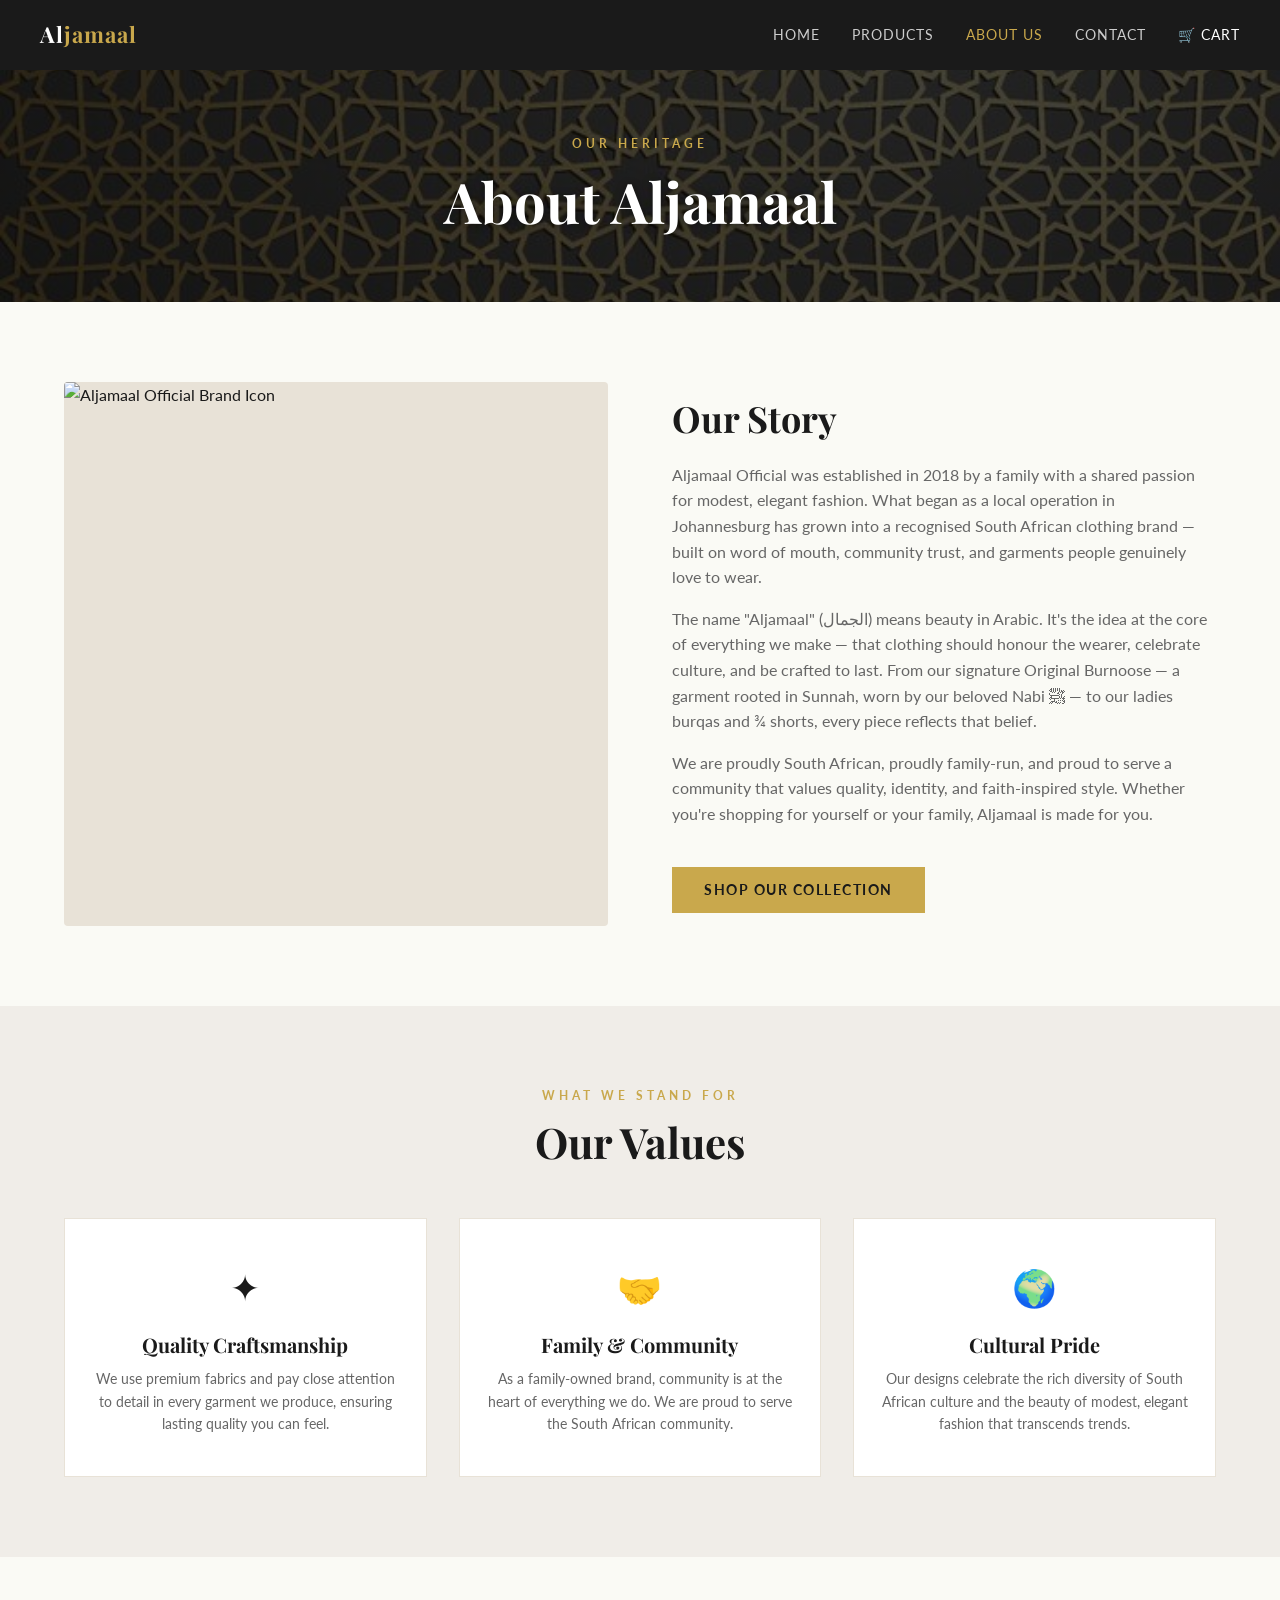
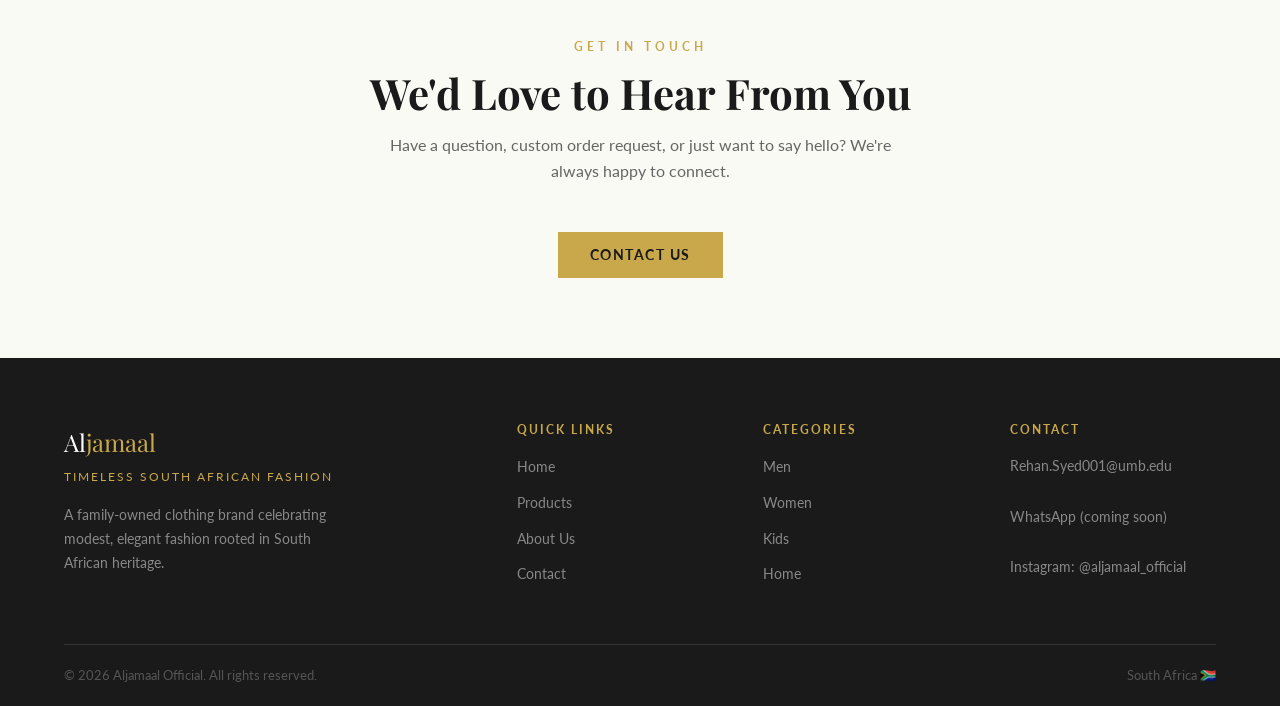
==== commit 0055b930: "Mar 30 - TCG shipment booking, thankyou page UI, bug fixes 30-31-37, master reference Co-Authored-By" ====
--- a/about.html
+++ b/about.html
@@ -4,15 +4,14 @@
 <head>
   <meta charset="UTF-8">
   <meta name="viewport" content="width=device-width, initial-scale=1.0">
-  <link rel="icon" type="image/png" href="images/BrandIcon.png">
   <title>About Us — Aljamaal Official</title>
   <meta name="description" content="Learn the story behind Aljamaal Official, a family-owned South African fashion brand.">
-  <link rel="stylesheet" href="css/styles.css?v=13">
+  <link rel="stylesheet" href="css/styles.css?v=2">
 </head>
 
 <body>
 
-  <!-- Navigation -->
+  <!-- Nav -->
   <nav class="navbar">
     <div class="navbar-inner">
       <a href="index.html" class="navbar-logo">
@@ -40,7 +39,7 @@
     <h1>About Aljamaal</h1>
   </div>
 
-  <!-- Our Story Section -->
+  <!--  Story Section -->
   <section>
     <div class="container">
       <div class="about-story">
@@ -78,7 +77,7 @@
     </div>
   </section>
 
-  <!-- Our Values Section -->
+  <!--  Values Section -->
   <section style="background-color: #F0EDE8;">
     <div class="container">
       <div class="section-header">
@@ -160,15 +159,14 @@
         <div class="footer-col">
           <h4>Contact</h4>
           <address>
-            <!-- This is fake email. Replacing it eventually -->
-            <a href="mailto:rehan.syed001@umb.edu" style="color:#888;">rehan.syed001@umb.edu</a><br><br>
-            <a href="https://wa.me/17819993089" style="color:#888;">WhatsApp: +1 781-999-3089</a><br><br>
+            <a href="mailto:Rehan.Syed001@umb.edu" style="color:#888;">Rehan.Syed001@umb.edu</a><br><br>
+            <a href="https://wa.me/27000000000" style="color:#888;">WhatsApp (coming soon)</a><br><br>
             <a href="https://www.instagram.com/aljamaal_official/" target="_blank" style="color:#888;">Instagram: @aljamaal_official</a>
           </address>
         </div>
       </div>
       <div class="footer-bottom">
-        <p>&copy; 2025 Aljamaal Official. All rights reserved.</p>
+        <p>&copy; 2026 Aljamaal Official. All rights reserved.</p>
         <p>South Africa 🇿🇦</p>
       </div>
     </div>
--- a/css/styles.css
+++ b/css/styles.css
@@ -35,6 +35,7 @@
   color: var(--dark);
   font-size: 16px;
   line-height: 1.6;
+  overflow-x: hidden;
 }
 
 h1, h2, h3, h4, h5 {
@@ -170,6 +171,15 @@
 .cart-link {
   position: relative;
   color: var(--white) !important;
+}
+
+/* Mobile-only cart icon in navbar */
+.mobile-cart-link {
+  display: none;
+  position: relative;
+  color: var(--white);
+  font-size: 18px;
+  text-decoration: none;
 }
 .cart-badge {
   position: absolute;
@@ -348,6 +358,7 @@
   letter-spacing: 1px;
   text-transform: uppercase;
   padding: 4px 10px;
+  z-index: 2;
 }
 
 .product-card-info {
@@ -733,13 +744,19 @@
 
 .remove-btn {
   background: none;
-  border: none;
+  border: 1px solid var(--border);
+  border-radius: 4px;
   cursor: pointer;
   color: var(--grey);
-  font-size: 18px;
-  transition: color 0.2s;
-}
-.remove-btn:hover { color: var(--red); }
+  font-size: 16px;
+  width: 34px;
+  height: 34px;
+  display: flex;
+  align-items: center;
+  justify-content: center;
+  transition: color 0.2s, border-color 0.2s;
+}
+.remove-btn:hover { color: var(--red); border-color: var(--red); }
 
 /* Cart Summary box */
 .cart-summary {
@@ -1244,6 +1261,9 @@
   .checkout-layout,
   .product-detail {
     grid-template-columns: 1fr;
+  }
+  .order-summary-box {
+    position: static;
   }
   .values-grid {
     grid-template-columns: 1fr 1fr;
@@ -1280,6 +1300,11 @@
     border-bottom: 1px solid #333333;
   }
   .navbar-links a:last-child { border-bottom: none; }
+  /* Fix badge position inside mobile dropdown */
+  .cart-link { display: flex; align-items: center; gap: 8px; }
+  .cart-link .cart-badge { position: relative; top: auto; right: auto; }
+  /* Show mobile cart icon — pushed to the right next to hamburger */
+  .mobile-cart-link { display: flex; align-items: center; margin-left: auto; margin-right: 16px; }
 
   /* Hero */
   .hero {
@@ -1305,8 +1330,13 @@
 
   /* Cart/Checkout */
   .form-row { grid-template-columns: 1fr; }
-  .cart-table th:last-child,
-  .cart-table td:last-child { display: none; }
+  .cart-table th,
+  .cart-table td { padding: 12px 8px; }
+  .cart-item-info { gap: 8px; }
+  .cart-item-info img,
+  .cart-item-img { width: 55px !important; min-width: 55px !important; height: 65px !important; }
+  .qty-control button { width: 28px; height: 28px; font-size: 14px; }
+  .qty-control span { min-width: 24px; font-size: 14px; }
 }
 
 @media (max-width: 480px) {
@@ -1356,12 +1386,134 @@
   display: flex;
   align-items: center;
   justify-content: center;
+  opacity: 0;
+  visibility: hidden;
+  transition: opacity 0.3s ease, visibility 0.3s ease, background-color 0.3s ease;
+}
+
+#stt-btn.visible {
   opacity: 1;
   visibility: visible;
-  transition: background-color 0.3s ease;
 }
 
 #stt-btn:hover {
   background-color: var(--gold);
   color: var(--dark);
 }
+
+/* ============================================================
+   SHIPPING OPTIONS — checkout page
+   ============================================================ */
+.shipping-option {
+  display: flex;
+  justify-content: space-between;
+  align-items: center;
+  padding: 14px 16px;
+  border: 1px solid #E8E2D7;
+  border-radius: 8px;
+  margin-bottom: 10px;
+  cursor: pointer;
+  transition: border-color 0.2s ease, background-color 0.2s ease;
+}
+.shipping-option:hover {
+  border-color: var(--gold);
+  background-color: #FAFAF8;
+}
+.shipping-option.selected {
+  border-color: var(--gold);
+  background-color: #FFF8E7;
+}
+.shipping-option-info {
+  display: flex;
+  flex-direction: column;
+  gap: 3px;
+}
+.shipping-option-info strong {
+  font-size: 15px;
+  color: var(--dark);
+}
+.shipping-option-info span {
+  font-size: 12px;
+  color: #888;
+}
+.shipping-option-price {
+  font-weight: 700;
+  font-size: 15px;
+  color: var(--dark);
+  white-space: nowrap;
+}
+
+/* ============================================================
+   CUSTOMER REVIEWS SECTION
+   ============================================================ */
+
+.reviews-section {
+  padding: 80px 0;
+  background-color: var(--white);
+}
+
+/* Grid: 3 columns on desktop, 1 on mobile */
+.reviews-grid {
+  display: grid;
+  grid-template-columns: repeat(3, 1fr);
+  gap: 28px;
+  margin-top: 48px;
+}
+
+/* Each card */
+.review-card {
+  background-color: var(--cream);
+  border: 1px solid var(--border);
+  border-radius: 8px;
+  display: flex;
+  flex-direction: column;
+}
+
+/* Text area — fills the whole card */
+.review-body {
+  padding: 32px 28px;
+  display: flex;
+  flex-direction: column;
+  gap: 16px;
+  flex: 1;
+}
+
+/* Gold stars (only shown on Tasneem's card) */
+.review-stars {
+  color: var(--gold);
+  font-size: 20px;
+  letter-spacing: 3px;
+}
+
+/* The review quote */
+.review-text {
+  font-size: 16px;
+  color: var(--grey);
+  line-height: 1.8;
+  font-style: italic;
+  flex: 1;
+}
+
+/* Customer name at the bottom */
+.review-name {
+  font-size: 14px;
+  font-weight: 700;
+  color: var(--dark);
+  margin-top: auto;
+}
+
+/* Product label */
+.review-product {
+  font-size: 12px;
+  color: var(--gold);
+  font-weight: 700;
+  text-transform: uppercase;
+  letter-spacing: 1px;
+}
+
+/* Mobile: stack cards into 1 column */
+@media (max-width: 768px) {
+  .reviews-grid {
+    grid-template-columns: 1fr;
+  }
+}
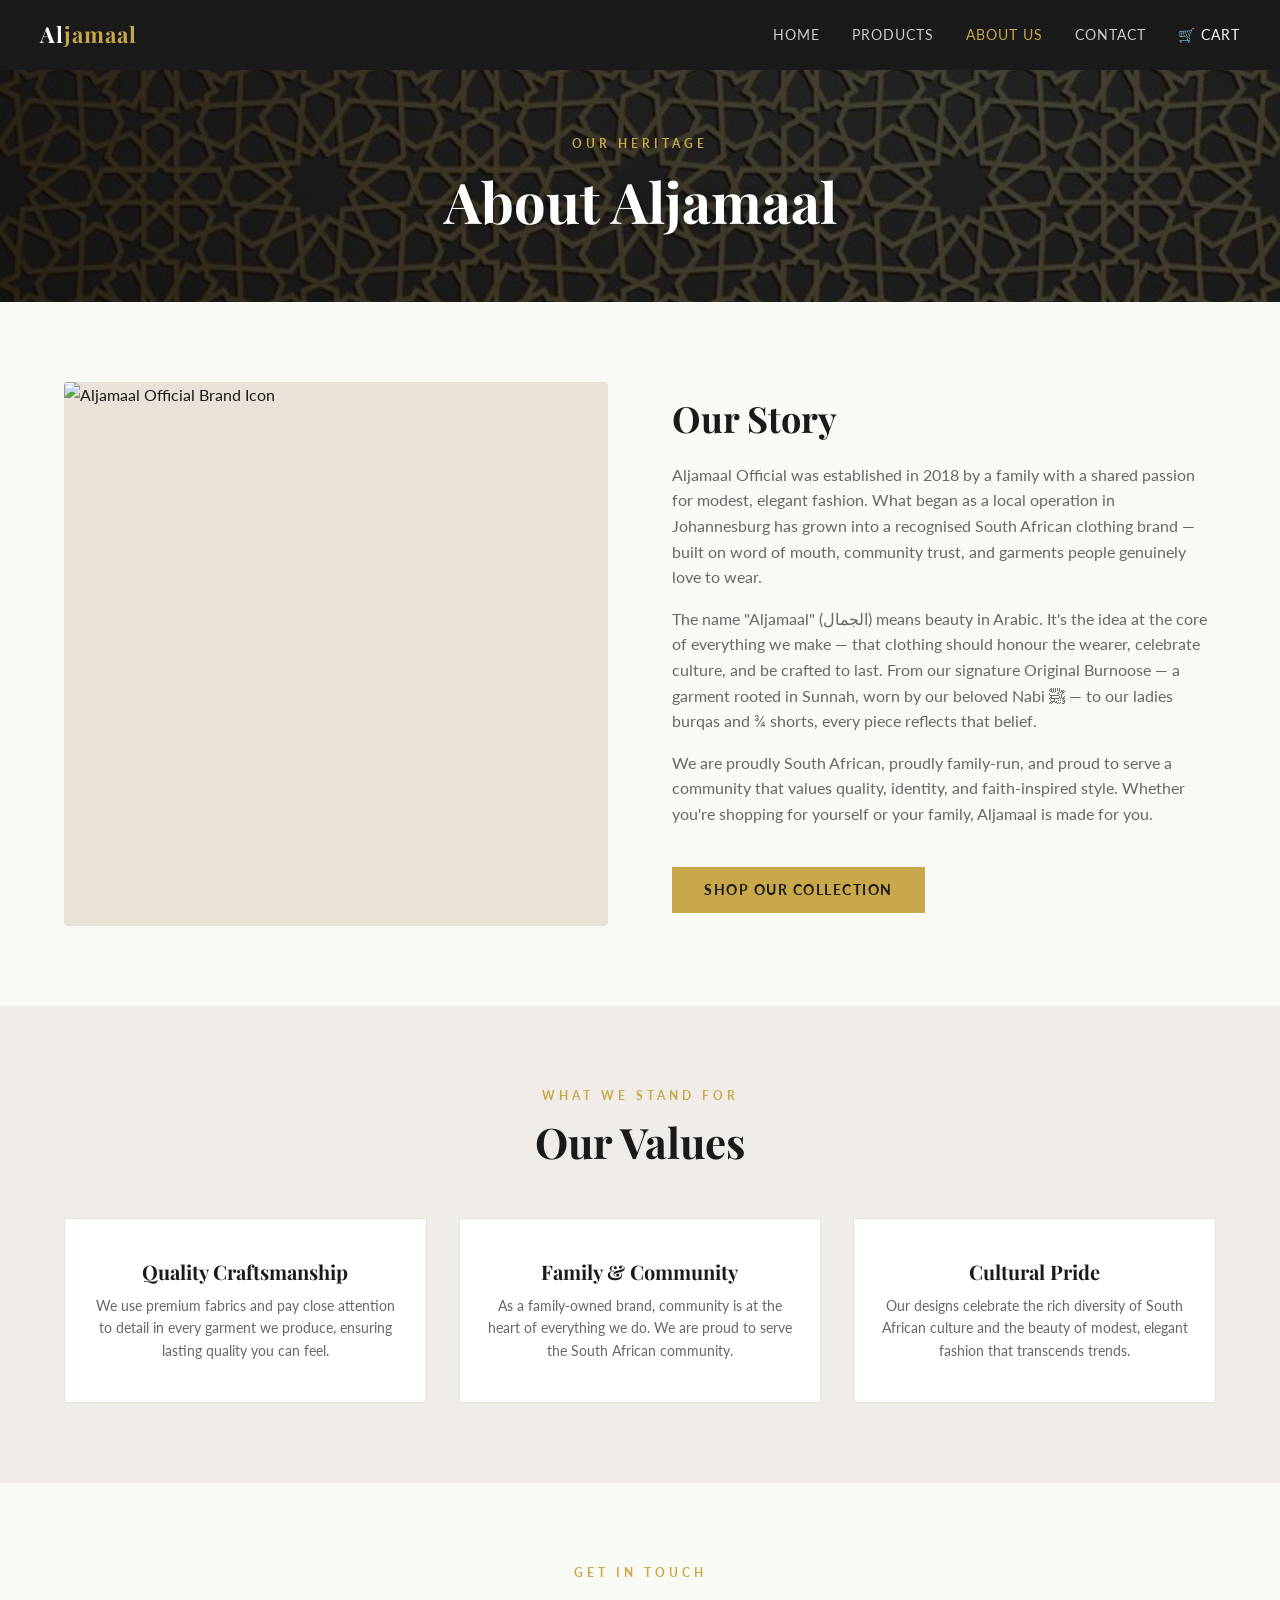
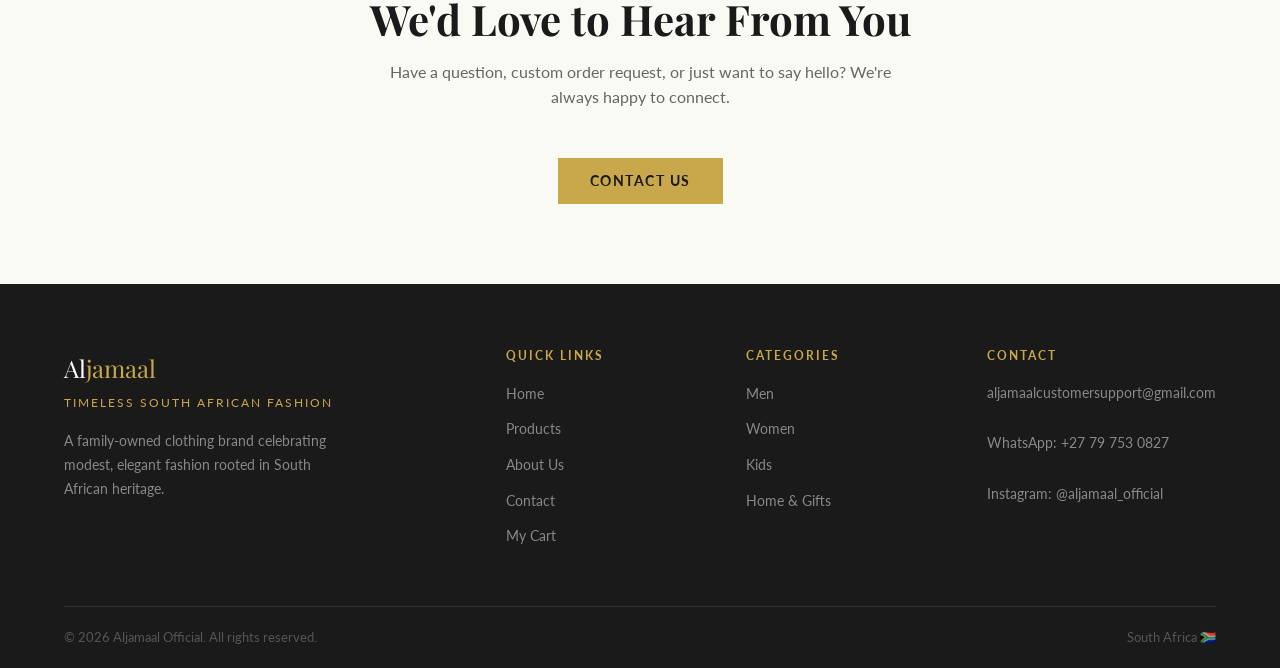
==== commit c4ecfb87: "Add new products, images, and descriptions - Add Mosque of Mecca, Kaaba, and Lightweight Jacket prod" ====
--- a/about.html
+++ b/about.html
@@ -87,7 +87,6 @@
       <div class="values-grid">
 
         <div class="value-card">
-          <div class="icon">✦</div>
           <h3>Quality Craftsmanship</h3>
           <p>
             We use premium fabrics and pay close attention to detail in every garment we produce,
@@ -96,7 +95,6 @@
         </div>
 
         <div class="value-card">
-          <div class="icon">🤝</div>
           <h3>Family & Community</h3>
           <p>
             As a family-owned brand, community is at the heart of everything we do.
@@ -105,7 +103,6 @@
         </div>
 
         <div class="value-card">
-          <div class="icon">🌍</div>
           <h3>Cultural Pride</h3>
           <p>
             Our designs celebrate the rich diversity of South African culture and the
@@ -145,22 +142,23 @@
             <li><a href="products.html">Products</a></li>
             <li><a href="about.html">About Us</a></li>
             <li><a href="contact.html">Contact</a></li>
+            <li><a href="cart.html">My Cart</a></li>
           </ul>
         </div>
         <div class="footer-col">
           <h4>Categories</h4>
           <ul>
-            <li><a href="products.html">Men</a></li>
-            <li><a href="products.html">Women</a></li>
-            <li><a href="products.html">Kids</a></li>
-            <li><a href="products.html">Home</a></li>
+            <li><a href="products.html?category=Men">Men</a></li>
+            <li><a href="products.html?category=Women">Women</a></li>
+            <li><a href="products.html?category=Kids">Kids</a></li>
+            <li><a href="products.html?category=Home+%26+Gifts">Home &amp; Gifts</a></li>
           </ul>
         </div>
         <div class="footer-col">
           <h4>Contact</h4>
           <address>
-            <a href="mailto:Rehan.Syed001@umb.edu" style="color:#888;">Rehan.Syed001@umb.edu</a><br><br>
-            <a href="https://wa.me/27000000000" style="color:#888;">WhatsApp (coming soon)</a><br><br>
+            <a href="mailto:aljamaalcustomersupport@gmail.com" style="color:#888;">aljamaalcustomersupport@gmail.com</a><br><br>
+            <a href="https://wa.me/27797530827" style="color:#888;">WhatsApp: +27 79 753 0827</a><br><br>
             <a href="https://www.instagram.com/aljamaal_official/" target="_blank" style="color:#888;">Instagram: @aljamaal_official</a>
           </address>
         </div>
--- a/css/styles.css
+++ b/css/styles.css
@@ -100,6 +100,15 @@
 }
 .btn-dark:hover {
   background-color: var(--gold);
+  color: var(--dark);
+}
+
+.btn-secondary {
+  background-color: #E8E2D7;
+  color: var(--dark);
+}
+.btn-secondary:hover {
+  background-color: #d4cdc0;
   color: var(--dark);
 }
 
@@ -1330,11 +1339,46 @@
 
   /* Cart/Checkout */
   .form-row { grid-template-columns: 1fr; }
-  .cart-table th,
-  .cart-table td { padding: 12px 8px; }
-  .cart-item-info { gap: 8px; }
+
+  /* Cart — card layout on mobile (table → stacked cards) */
+  .cart-table thead { display: none; }
+  .cart-table,
+  .cart-table tbody,
+  .cart-table tr,
+  .cart-table td { display: block; width: 100%; box-sizing: border-box; }
+  .cart-table tr {
+    border: 1px solid var(--border);
+    border-radius: 4px;
+    margin-bottom: 16px;
+    padding: 4px 0;
+  }
+  .cart-table td {
+    display: flex;
+    justify-content: space-between;
+    align-items: center;
+    padding: 10px 14px;
+    border-bottom: none;
+  }
+  .cart-table td:first-child {
+    padding-bottom: 12px;
+    border-bottom: 1px solid var(--border);
+  }
+  .cart-table td:not(:first-child)::before {
+    font-size: 11px;
+    text-transform: uppercase;
+    letter-spacing: 1px;
+    color: var(--grey);
+    font-weight: 600;
+    flex-shrink: 0;
+  }
+  .cart-table td:nth-child(2)::before { content: "Price"; }
+  .cart-table td:nth-child(3)::before { content: "Qty"; }
+  .cart-table td:nth-child(4)::before { content: "Total"; }
+  .cart-table td:nth-child(5) { justify-content: flex-end; padding-top: 6px; }
+
+  .cart-item-info { gap: 10px; }
   .cart-item-info img,
-  .cart-item-img { width: 55px !important; min-width: 55px !important; height: 65px !important; }
+  .cart-item-img { width: 60px !important; min-width: 60px !important; height: 72px !important; }
   .qty-control button { width: 28px; height: 28px; font-size: 14px; }
   .qty-control span { min-width: 24px; font-size: 14px; }
 }
